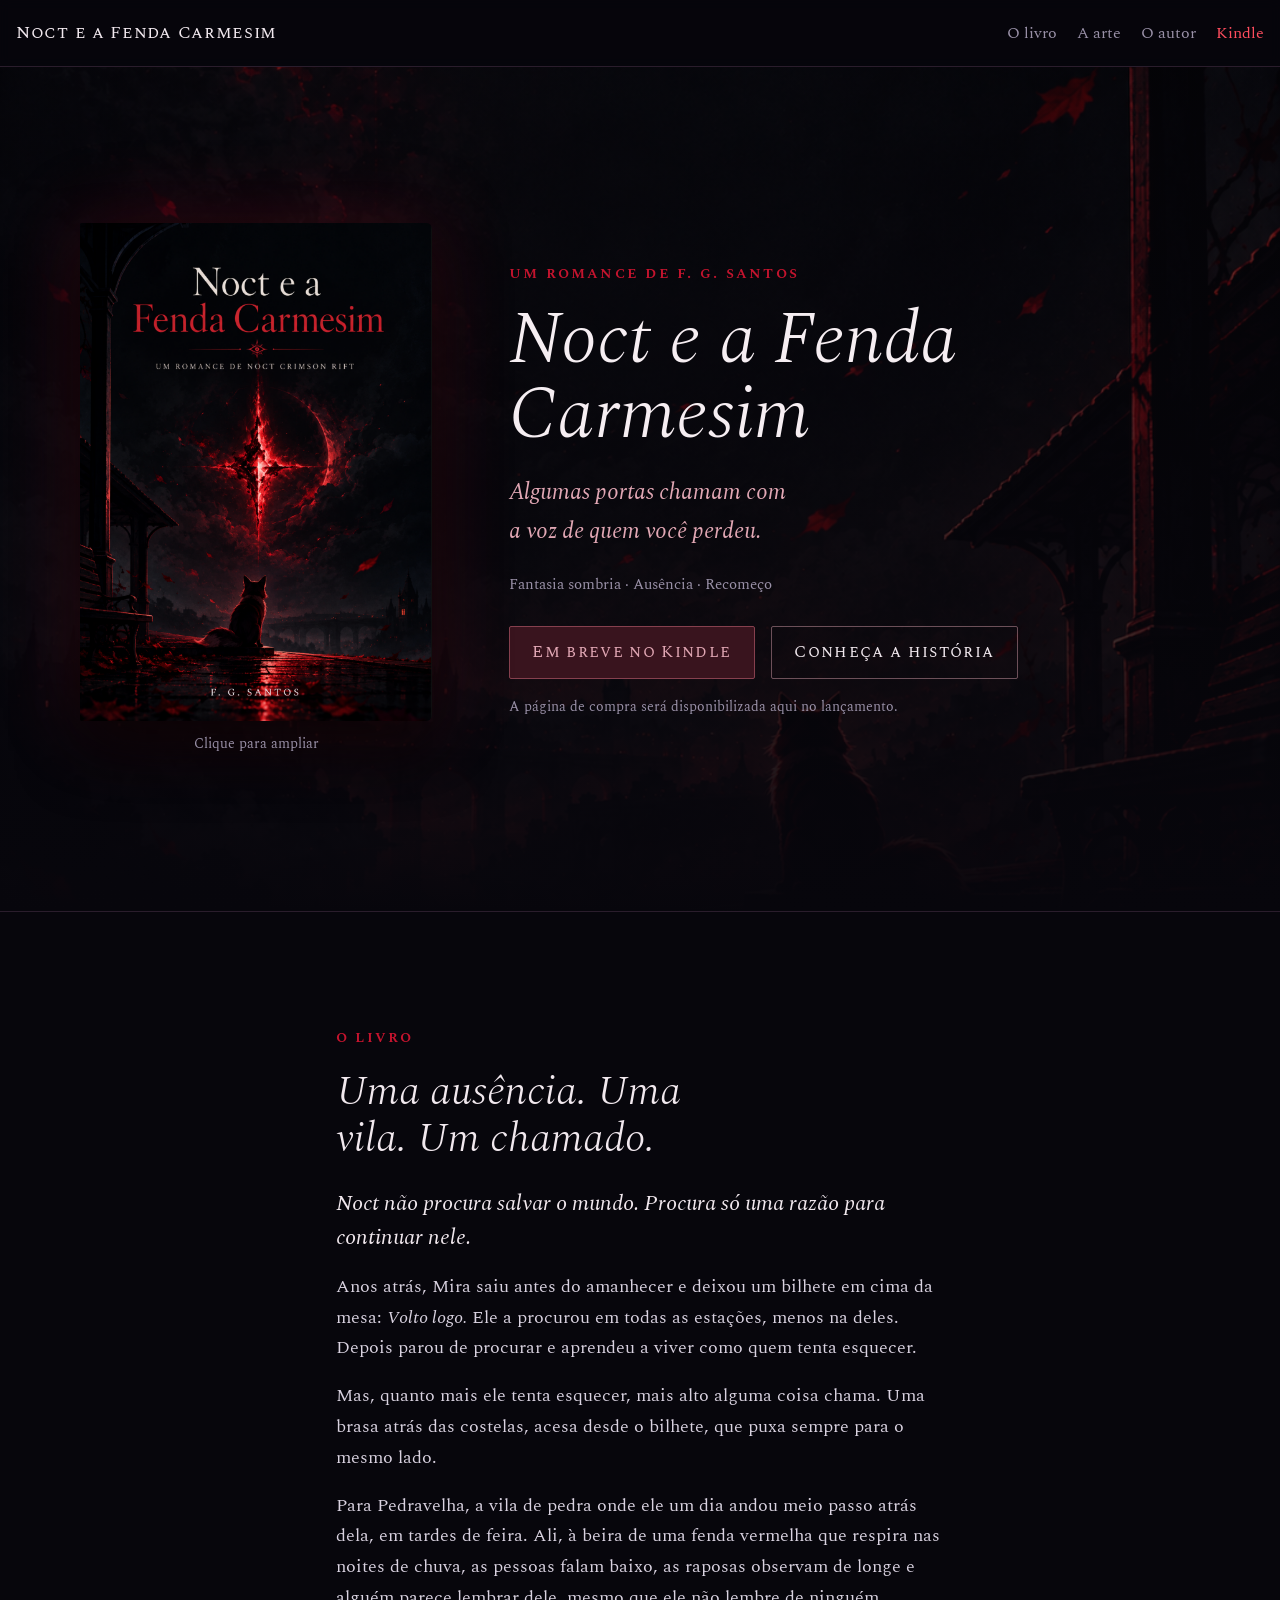
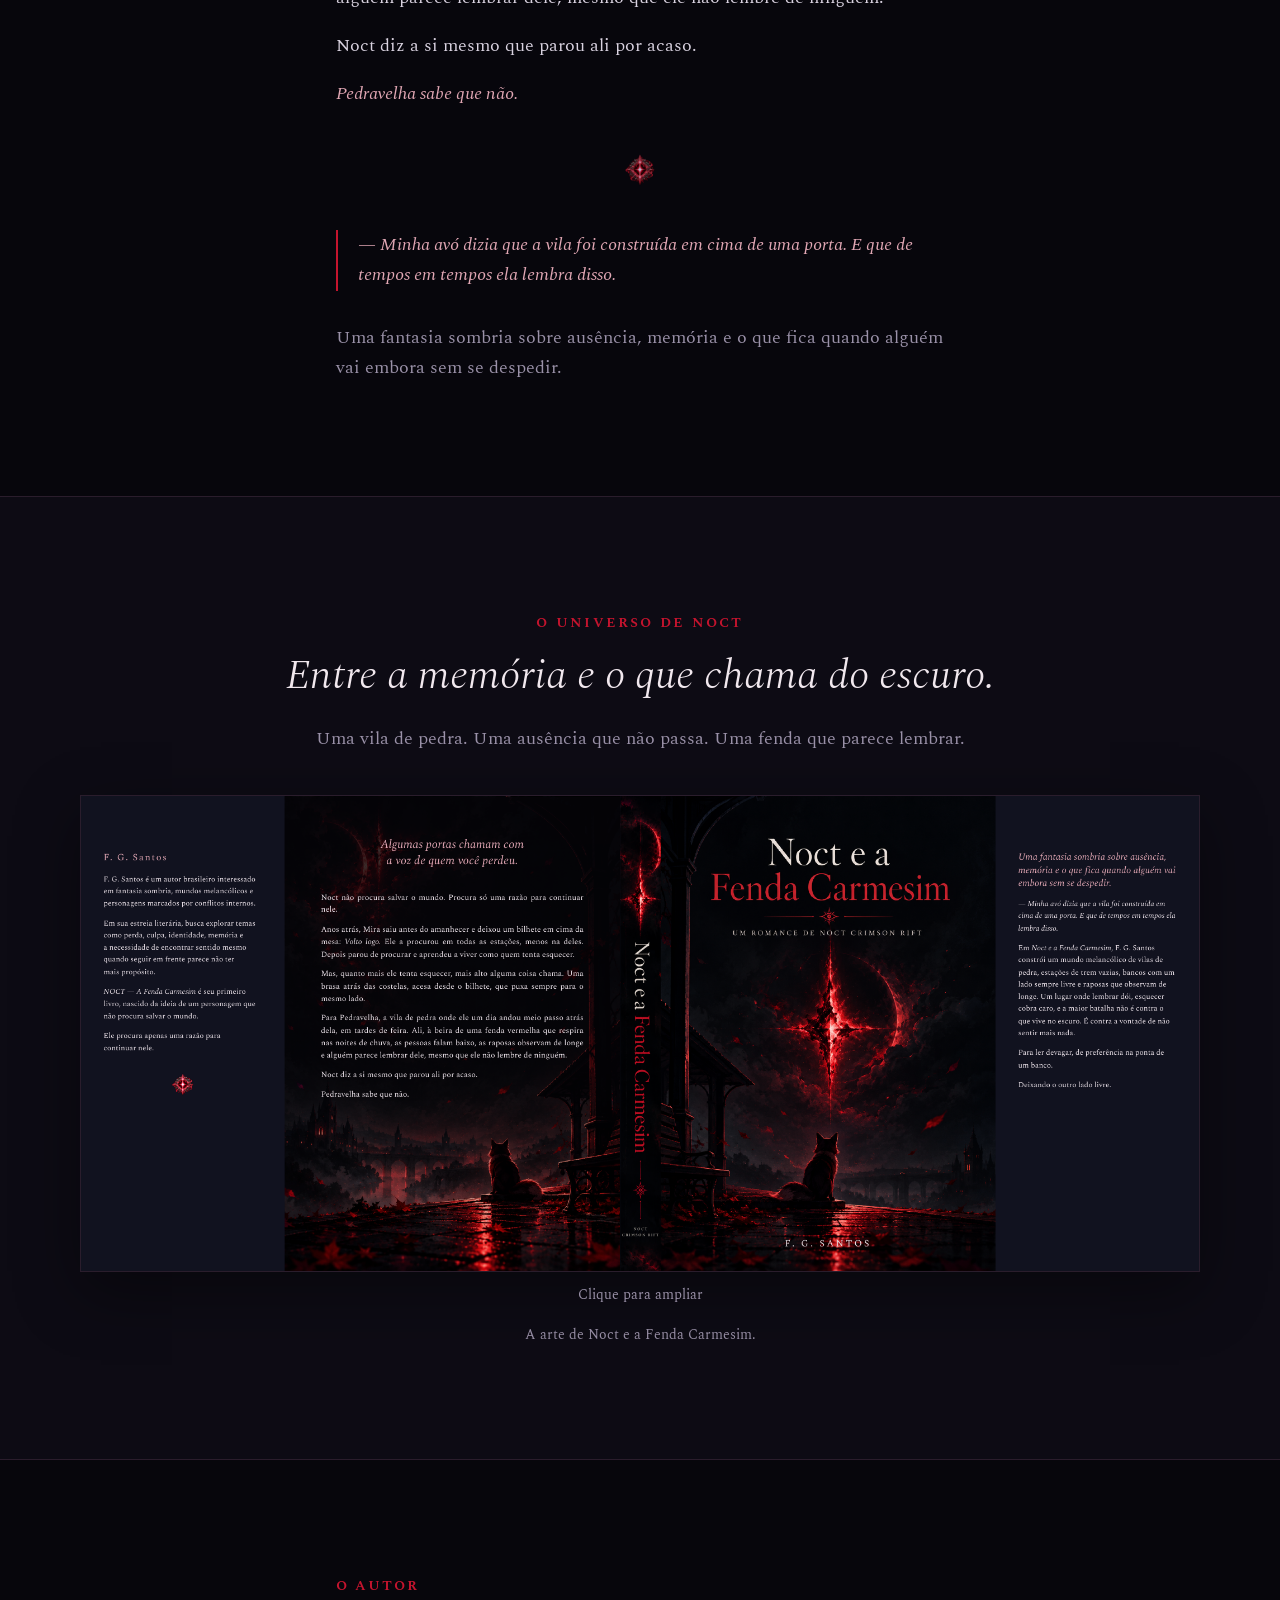
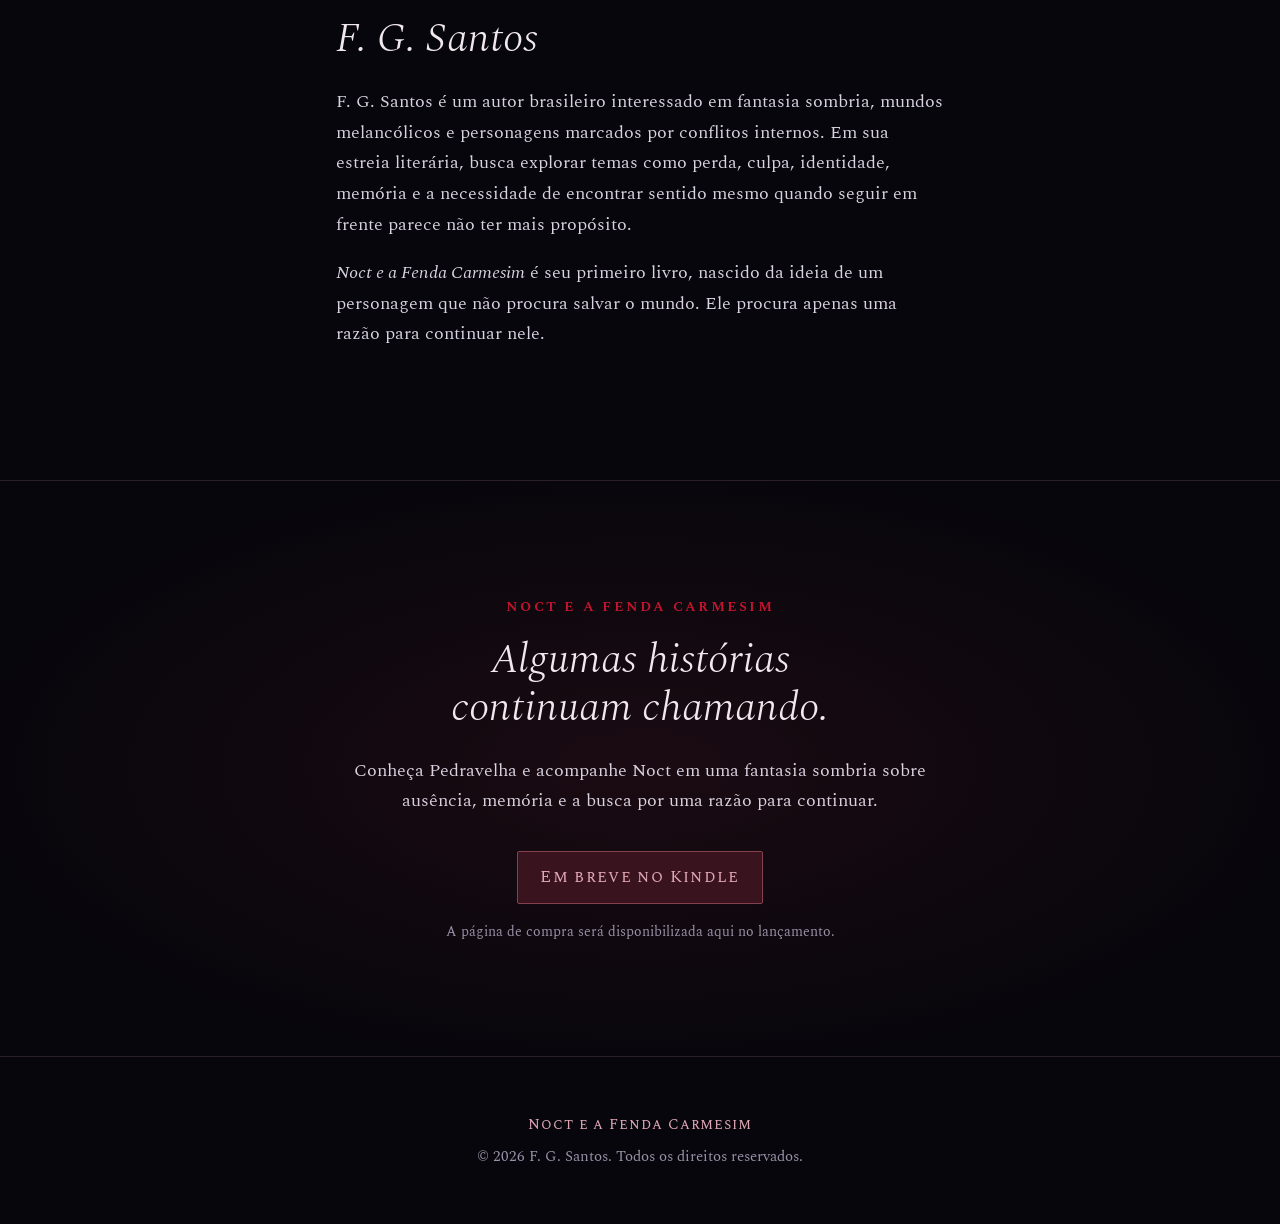
==== public/index.html @ 7f8dc076 "Publica vitrine do livro com historico limpo" ====
<!doctype html>
<html lang="pt-BR">
<head>
<meta charset="utf-8">
<meta name="viewport" content="width=device-width, initial-scale=1, viewport-fit=cover">
<title>Noct e a Fenda Carmesim · F. G. Santos</title>
<meta name="description" content="Noct e a Fenda Carmesim, romance de F. G. Santos. Algumas portas chamam com a voz de quem você perdeu.">
<link rel="icon" href="assets/img/ui/emblem.png">
<link rel="preconnect" href="https://fonts.googleapis.com">
<link rel="preconnect" href="https://fonts.gstatic.com" crossorigin>
<link rel="stylesheet" href="https://fonts.googleapis.com/css2?family=Spectral:ital,wght@0,300;0,400;0,600;1,300;1,400&family=Spectral+SC:wght@400;600&display=swap">
<link rel="stylesheet" href="assets/css/site.css?v=20261012-5">
</head>
<body>
<a class="pular-conteudo" href="#conteudo">Pular para o conteúdo</a>

<div class="progresso" aria-hidden="true"><div id="barra-progresso"></div></div>

<header class="topo" id="topo">
  <a class="topo-marca" href="#inicio">Noct e a Fenda Carmesim</a>
  <nav class="topo-nav" aria-label="Seções">
    <a href="#livro">O livro</a>
    <a href="#arte">A arte</a>
    <a href="#autor">O autor</a>
    <a href="#kindle" class="nav-kindle">Kindle</a>
  </nav>
</header>

<main id="conteudo">

<section class="abertura" id="inicio">
  <div class="abertura-fundo" aria-hidden="true"></div>
  <div class="largura abertura-grade">
    <figure class="capa">
      <a class="ampliar-imagem" href="assets/img/capa/noct_capa.png" aria-label="Ampliar: Capa do livro Noct e a Fenda Carmesim" aria-haspopup="dialog"><img src="assets/img/capa/noct_capa.png" alt="Capa do livro Noct e a Fenda Carmesim" width="1130" height="1600"><span class="imagem-dica">Clique para ampliar</span></a>
    </figure>
    <div class="abertura-texto">
      <p class="rotulo">Um romance de F. G. Santos</p>
      <h1 id="livro-titulo">Noct e a Fenda Carmesim</h1>
      <p class="chamada">Algumas portas chamam com a voz de quem você perdeu.</p>
      <p class="genero">Fantasia sombria · Ausência · Recomeço</p>
      <div class="acoes">
        <a class="botao kindle-link" role="link" aria-disabled="true">Em breve no Kindle</a>
        <a class="botao botao-vazado" href="#livro">Conheça a história</a>
      </div>
      <p class="disponibilidade">A página de compra será disponibilizada aqui no lançamento.</p>
    </div>
  </div>
</section>

<section class="secao" id="livro" aria-labelledby="sinopse-titulo">
  <div class="largura estreita">
    <p class="rotulo">O livro</p>
    <h2 id="sinopse-titulo">Uma ausência. Uma vila. Um chamado.</h2>
    <div class="sinopse">
      <p class="sinopse-abre">Noct não procura salvar o mundo. Procura só uma razão para continuar nele.</p>
      <p>Anos atrás, Mira saiu antes do amanhecer e deixou um bilhete em cima da mesa: <i>Volto logo.</i> Ele a procurou em todas as estações, menos na deles. Depois parou de procurar e aprendeu a viver como quem tenta esquecer.</p>
      <p>Mas, quanto mais ele tenta esquecer, mais alto alguma coisa chama. Uma brasa atrás das costelas, acesa desde o bilhete, que puxa sempre para o mesmo lado.</p>
      <p>Para Pedravelha, a vila de pedra onde ele um dia andou meio passo atrás dela, em tardes de feira. Ali, à beira de uma fenda vermelha que respira nas noites de chuva, as pessoas falam baixo, as raposas observam de longe e alguém parece lembrar dele, mesmo que ele não lembre de ninguém.</p>
      <p>Noct diz a si mesmo que parou ali por acaso.</p>
      <p class="sinopse-fecha">Pedravelha sabe que não.</p>
    </div>
    <div class="ornamento" aria-hidden="true"></div>
    <blockquote class="citacao">
      <p>— Minha avó dizia que a vila foi construída em cima de uma porta. E que de tempos em tempos ela lembra disso.</p>
    </blockquote>
    <p class="temas">Uma fantasia sombria sobre ausência, memória e o que fica quando alguém vai embora sem se despedir.</p>
  </div>
</section>

<section id="arte" class="secao secao-arte" aria-labelledby="arte-titulo">
  <div class="largura">
    <p class="rotulo">O universo de Noct</p>
    <h2 id="arte-titulo">Entre a memória e o que chama do escuro.</h2>
    <p class="arte-intro">Uma vila de pedra. Uma ausência que não passa. Uma fenda que parece lembrar.</p>
    <figure class="capa-completa">
      <a class="ampliar-imagem" href="assets/img/capa/noct-capa-completa.png" aria-label="Ampliar: Arte completa do livro Noct e a Fenda Carmesim, com contracapa, lombada, capa e orelhas" aria-haspopup="dialog"><img src="assets/img/capa/noct-capa-completa.png" alt="Arte completa do livro Noct e a Fenda Carmesim, com contracapa, lombada, capa e orelhas" width="2000" height="850" loading="lazy"><span class="imagem-dica">Clique para ampliar</span></a>
      <figcaption>A arte de Noct e a Fenda Carmesim.</figcaption>
    </figure>
  </div>
</section>
<section class="secao" id="autor" aria-labelledby="autor-titulo">
  <div class="largura estreita">
    <p class="rotulo">O autor</p>
    <h2 id="autor-titulo">F. G. Santos</h2>
    <p>F. G. Santos é um autor brasileiro interessado em fantasia sombria, mundos melancólicos e personagens marcados por conflitos internos. Em sua estreia literária, busca explorar temas como perda, culpa, identidade, memória e a necessidade de encontrar sentido mesmo quando seguir em frente parece não ter mais propósito.</p>
    <p><i>Noct e a Fenda Carmesim</i> é seu primeiro livro, nascido da ideia de um personagem que não procura salvar o mundo. Ele procura apenas uma razão para continuar nele.</p>
  </div>
</section>

<section class="secao secao-kindle" id="kindle" aria-labelledby="kindle-titulo">
  <div class="largura estreita">
    <p class="rotulo">Noct e a Fenda Carmesim</p>
    <h2 id="kindle-titulo">Algumas histórias continuam chamando.</h2>
    <p>Conheça Pedravelha e acompanhe Noct em uma fantasia sombria sobre ausência, memória e a busca por uma razão para continuar.</p>
    <a class="botao kindle-link" role="link" aria-disabled="true">Em breve no Kindle</a>
    <p class="disponibilidade">A página de compra será disponibilizada aqui no lançamento.</p>
  </div>
</section>
</main>

<footer class="rodape">
  <div class="largura">
    <p class="rodape-titulo">Noct e a Fenda Carmesim</p>
    <p>© 2026 F. G. Santos. Todos os direitos reservados.</p>
  </div>
</footer>

<dialog class="visualizador" id="visualizador" aria-labelledby="imagem-legenda">
  <button class="visualizador-fechar" type="button" aria-label="Fechar imagem ampliada" autofocus>Fechar ×</button>
  <div class="visualizador-conteudo">
    <img id="imagem-ampliada" alt="">
    <p id="imagem-legenda"></p>
  </div>
</dialog>
<script defer src="assets/js/config.js?v=20261012-5"></script>
<script defer src="assets/js/navegacao.js?v=20261012-5"></script>
<script defer src="assets/js/kindle.js?v=20261012-5"></script>
<script defer src="assets/js/galeria.js?v=20261012-5"></script>
</body>
</html>
---- public/assets/css/site.css ----
/* Noct e a Fenda Carmesim — site do livro.
   Uma página só: abertura com a capa, o livro (sinopse), a arte, o autor e a chamada para o Kindle. */
:root {
  color-scheme: dark;
  --breu: #07060c;
  --noite: #0d0b14;
  --painel: #14111f;
  --linha: #2a1d2c;
  --carmesim: #c4142e;
  --brilho: #ff4d5e;
  --rosa: #e1a7b4;
  --ouro: #e8c872;
  --texto: #d9d2e0;
  --apagado: #9a91a8;

  --f-titulo: "Spectral SC", "Spectral", Georgia, serif;
  --f-texto: "Spectral", Georgia, "Times New Roman", serif;
  --largura: 72rem;
}

* { box-sizing: border-box; }
[hidden] { display: none !important; }
html { scroll-behavior: smooth; scroll-padding-top: 4rem; }
body {
  margin: 0;
  background: var(--breu);
  color: var(--texto);
  font-family: var(--f-texto);
  font-size: 1.125rem;
  line-height: 1.7;
  overflow-x: hidden;
}
img { max-width: 100%; height: auto; }
a { color: var(--ouro); }
a:focus-visible, button:focus-visible {
  outline: 2px solid var(--ouro);
  outline-offset: 3px;
}

/* Rótulos e títulos pequenos em versalete. */
.rotulo {
  font-family: var(--f-titulo);
  font-size: 1rem;
  letter-spacing: .14em;
  text-transform: lowercase;
  color: var(--rosa);
}
.rotulo { margin: 0 0 1rem; color: var(--carmesim); font-weight: 600; }

.largura { width: 100%; max-width: var(--largura); margin-inline: auto; padding-inline: 16px; }
.estreita { max-width: 40rem; }

/* ---------- Progresso da página e topo ---------- */
.progresso { position: fixed; inset: 0 0 auto 0; height: 2px; z-index: 30; pointer-events: none; }
.progresso div { height: 100%; background: var(--carmesim); transform-origin: left; transform: scaleX(0); box-shadow: 0 0 8px var(--brilho); }
.topo {
  position: sticky;
  top: 0;
  z-index: 20;
  display: flex;
  align-items: center;
  justify-content: space-between;
  gap: .5rem 1.5rem;
  flex-wrap: wrap;
  padding: .7rem 16px;
  background: rgba(7, 6, 12, .85);
  backdrop-filter: blur(6px);
  border-bottom: 1px solid var(--linha);
}
.topo-marca { font-family: var(--f-titulo); font-size: 1.1rem; letter-spacing: .04em; color: #f1e8ee; text-decoration: none; }
.topo-nav { display: flex; flex-wrap: wrap; gap: .25rem 1.25rem; }
.topo-nav a { font-size: 1rem; color: var(--apagado); text-decoration: none; }
.topo-nav a:hover, .topo-nav a.atual { color: #f1e8ee; }
.topo-nav a.nav-kindle { color: var(--brilho); }
@media (max-width: 560px) { .topo-marca { display: none; } .topo { justify-content: center; } }

/* ---------- Abertura ---------- */
.abertura { position: relative; isolation: isolate; overflow: hidden; padding-block: clamp(3rem, 9vw, 7rem); min-height: calc(100vh - 3.5rem); display: flex; align-items: center; }
.abertura-fundo {
  position: absolute; inset: 0; z-index: -1;
  background: linear-gradient(180deg, rgba(7, 6, 12, .55), rgba(7, 6, 12, .8) 70%, var(--breu)), url("../img/capa/contracapa.png") center 70% / cover no-repeat;
}
.abertura-grade { display: grid; grid-template-columns: minmax(0, 22rem) minmax(0, 1fr); gap: clamp(2rem, 6vw, 5rem); align-items: center; }
.capa { margin: 0; }
.capa img { display: block; width: 100%; border-radius: 2px 6px 6px 2px; box-shadow: 0 30px 60px rgba(0, 0, 0, .7), 0 0 80px rgba(196, 20, 46, .25); }
.abertura-texto h1 {
  margin: 0 0 1.25rem;
  font-family: var(--f-texto);
  font-weight: 300;
  font-style: italic;
  font-size: clamp(2.6rem, 7vw, 4.6rem);
  line-height: 1.02;
  color: #f6eef2;
  text-wrap: balance;
}
.chamada { margin: 0 0 2.25rem; max-width: 30rem; font-size: clamp(1.2rem, 2.4vw, 1.45rem); font-style: italic; color: var(--rosa); text-wrap: balance; }
.acoes { display: flex; flex-wrap: wrap; gap: .75rem 1rem; }
.botao {
  display: inline-block;
  font-family: var(--f-titulo);
  font-size: 1.05rem;
  letter-spacing: .08em;
  padding: .7rem 1.4rem;
  color: #fff4f6;
  background: var(--carmesim);
  border: 1px solid var(--brilho);
  border-radius: 2px;
  text-decoration: none;
  box-shadow: 0 0 24px rgba(196, 20, 46, .35);
}
.botao:hover { background: #a30f26; }
.botao-vazado { background: transparent; color: #f1e8ee; border-color: rgba(225, 167, 180, .45); box-shadow: none; }
.botao-vazado:hover { background: rgba(225, 167, 180, .08); }
@media (max-width: 760px) {
  .abertura { min-height: 0; }
  .abertura-grade { grid-template-columns: minmax(0, 1fr); text-align: center; }
  .capa { max-width: 15rem; margin-inline: auto; }
  .chamada { margin-inline: auto; }
  .acoes { justify-content: center; }
}

/* ---------- Seções ---------- */
.secao { padding-block: clamp(4rem, 10vw, 7rem); border-top: 1px solid var(--linha); }
.secao h2 { margin: 0 0 1.5rem; font-weight: 300; font-style: italic; font-size: clamp(1.9rem, 4.5vw, 2.6rem); line-height: 1.15; color: #f1e8ee; text-wrap: balance; }
.secao p { text-wrap: pretty; }
.sinopse p { margin: 0 0 1.1rem; }
.sinopse-abre { font-size: 1.4rem; font-style: italic; line-height: 1.5; color: #f1e8ee; }
.sinopse-fecha { font-style: italic; color: var(--rosa); }
.ornamento { width: 32px; height: 32px; margin: 2.75rem auto; background: url("../img/ui/emblem.png") center / contain no-repeat; opacity: .75; }
.citacao { margin: 0 0 2rem; padding: 0 0 0 1.25rem; border-left: 2px solid var(--carmesim); font-style: italic; color: var(--rosa); }
.citacao p { margin: 0; }
.temas { margin: 0; color: var(--apagado); }


/* ---------- Rodapé ---------- */
.rodape { padding-block: 3rem; border-top: 1px solid var(--linha); background: var(--breu); color: var(--apagado); font-size: .95rem; text-align: center; }
.rodape p { margin: .4rem 0; }
.rodape-titulo { font-family: var(--f-titulo); letter-spacing: .06em; color: var(--rosa); }

@media (prefers-reduced-motion: reduce) {
  html { scroll-behavior: auto; }
}

/* Vitrine do livro e lançamento no Kindle. */
.genero { color: var(--apagado); font-size: .95rem; margin: -1rem 0 1.75rem; }
.disponibilidade { margin: 1rem 0 0; color: var(--apagado); font-size: .9rem; }
.botao[aria-disabled="true"] { background: #39141e; border-color: #86404e; color: #e1a7b4; box-shadow: none; cursor: default; }
.secao-arte { text-align: center; background: var(--noite); }
.arte-intro { color: var(--apagado); margin-bottom: 2.5rem; }
.capa-completa { margin: 0; }
.capa-completa img { display: block; width: 100%; border: 1px solid var(--linha); box-shadow: 0 20px 60px #0006; }
.capa-completa figcaption { margin-top: 1rem; color: var(--apagado); font-size: .9rem; }
.secao-kindle { text-align: center; background: radial-gradient(ellipse at center, #39121c66, transparent 75%); }
.secao-kindle .botao { margin-top: 1rem; }

/* Imagens ampliadas, acessíveis também pelo teclado. */
.ampliar-imagem { display: block; position: relative; cursor: zoom-in; color: var(--texto); text-decoration: none; }
.imagem-dica { display: block; margin-top: .75rem; font-size: .85rem; text-align: center; color: var(--apagado); }
.ampliar-imagem:hover .imagem-dica { color: var(--rosa); }
.visualizador { position: fixed; inset: 0; width: 100vw; max-width: none; height: 100dvh; max-height: none; margin: 0; padding: 4.5rem 1rem 1rem; border: 0; background: transparent; color: var(--texto); overflow: auto; }
.visualizador::backdrop { background: rgba(3, 2, 6, .95); }
.visualizador-conteudo { width: fit-content; max-width: 100%; margin: auto; text-align: center; }
.visualizador-conteudo img { display: block; width: auto; max-width: 100%; max-height: calc(100dvh - 9rem); margin: auto; object-fit: contain; }
.visualizador-conteudo p { margin: .8rem 0 0; font-size: .95rem; color: var(--apagado); }
.visualizador-fechar { position: fixed; top: 1rem; right: 1rem; z-index: 1; padding: .6rem 1rem; font: inherit; font-size: 1rem; color: #fff4f6; background: var(--painel); border: 1px solid var(--rosa); border-radius: 2px; cursor: pointer; }
.visualizador-fechar:hover { background: #39141e; }

/* Acesso direto ao conteúdo e dimensões consistentes. */
:root { --espaco-secao: clamp(4rem, 10vw, 7rem); }
.secao { padding-block: var(--espaco-secao); }
.pular-conteudo { position: fixed; top: .5rem; left: .5rem; z-index: 100; padding: .6rem 1rem; background: var(--painel); transform: translateY(-160%); }
.pular-conteudo:focus { transform: translateY(0); }
.botao { min-height: 44px; text-align: center; }
.topo-nav a { display: inline-flex; align-items: center; min-height: 44px; }
@media (max-width: 560px) {
  .acoes { flex-direction: column; align-items: stretch; }
  .acoes .botao { width: 100%; }
  .visualizador-conteudo p { font-size: .85rem; }
}
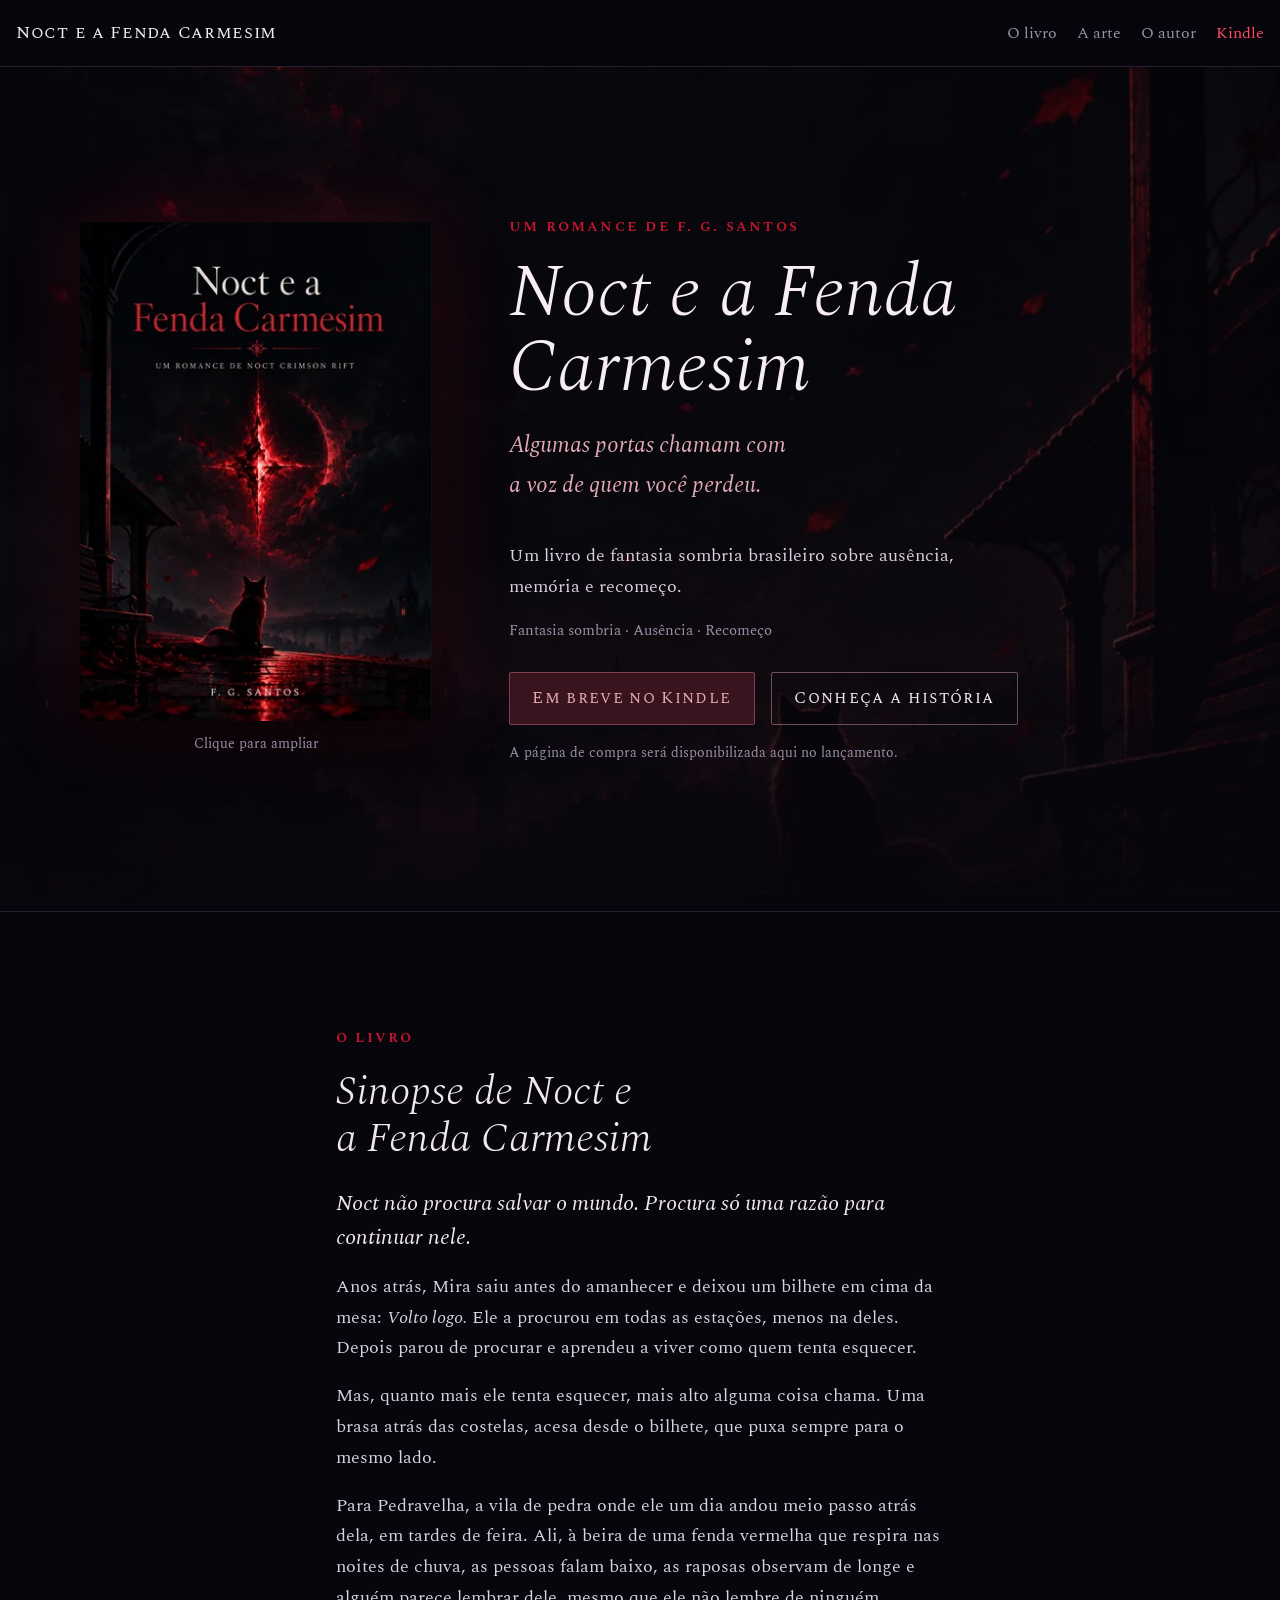
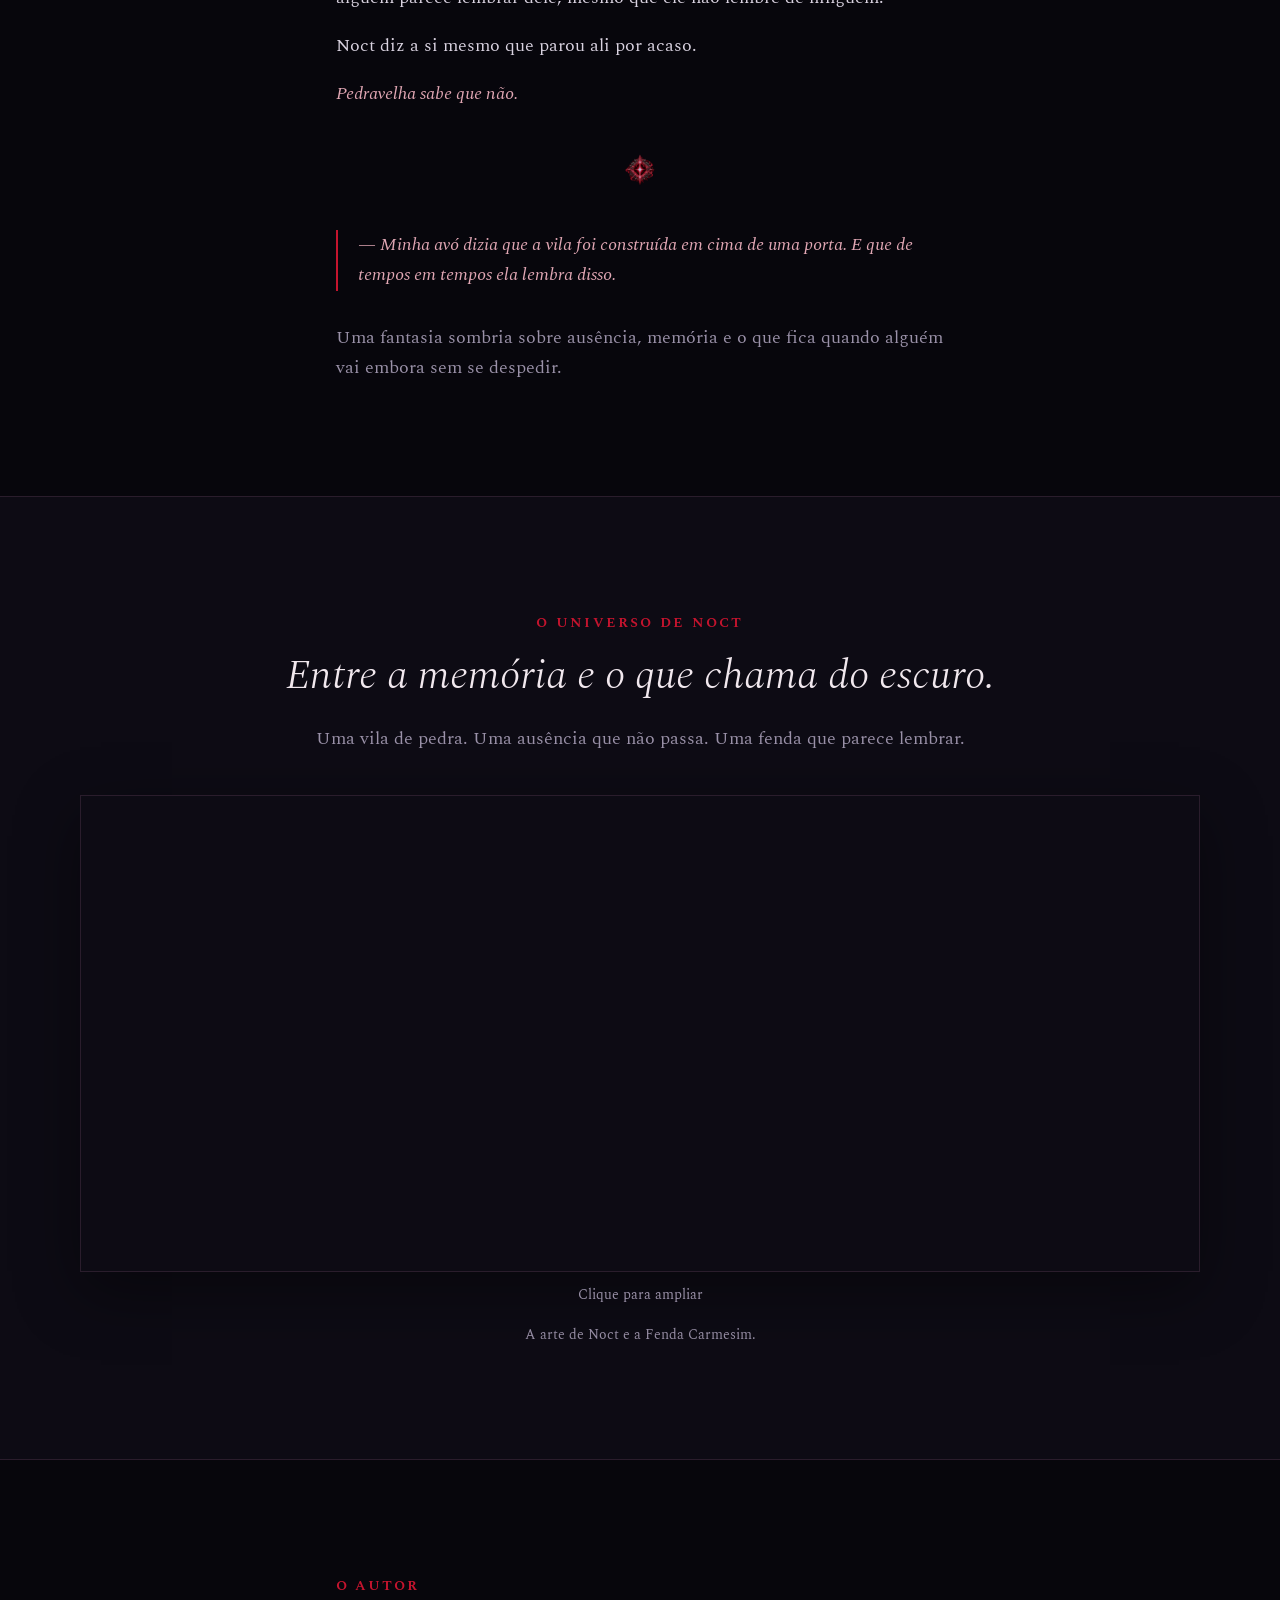
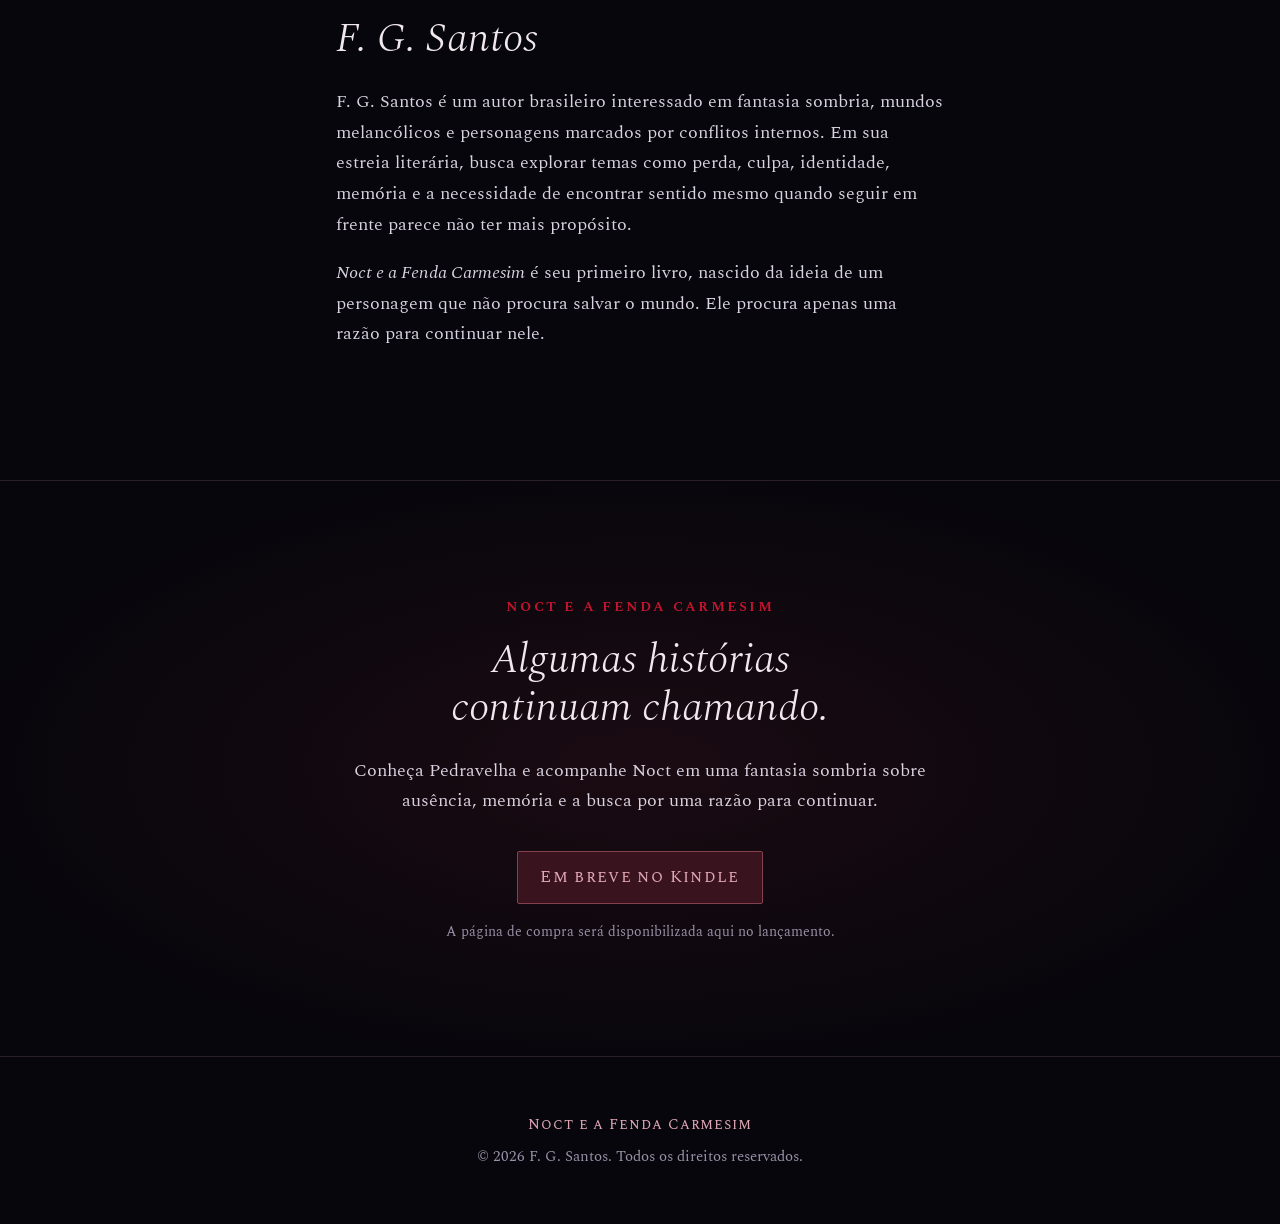
==== commit d47fd987: "Melhora SEO, metadados e desempenho da vitrine" ====
--- a/public/index.html
+++ b/public/index.html
@@ -3,13 +3,80 @@
 <head>
 <meta charset="utf-8">
 <meta name="viewport" content="width=device-width, initial-scale=1, viewport-fit=cover">
-<title>Noct e a Fenda Carmesim · F. G. Santos</title>
-<meta name="description" content="Noct e a Fenda Carmesim, romance de F. G. Santos. Algumas portas chamam com a voz de quem você perdeu.">
+<title>Noct e a Fenda Carmesim | Fantasia sombria de F. G. Santos</title>
+<meta name="description" content="Conheça Noct e a Fenda Carmesim, livro de fantasia sombria de F. G. Santos. Explore a sinopse, a capa e uma história de ausência, memória e recomeço.">
+<link rel="canonical" href="https://snikrat.github.io/noct-e-a-fenda-carmesim-site/">
+<meta name="author" content="F. G. Santos">
+<meta name="robots" content="index, follow, max-image-preview:large">
+<meta name="theme-color" content="#07060c">
+<meta property="og:type" content="website">
+<meta property="og:locale" content="pt_BR">
+<meta property="og:site_name" content="Noct e a Fenda Carmesim">
+<meta property="og:title" content="Noct e a Fenda Carmesim — F. G. Santos">
+<meta property="og:description" content="Conheça Noct e a Fenda Carmesim, livro de fantasia sombria de F. G. Santos. Explore a sinopse, a capa e uma história de ausência, memória e recomeço.">
+<meta property="og:url" content="https://snikrat.github.io/noct-e-a-fenda-carmesim-site/">
+<meta property="og:image" content="https://snikrat.github.io/noct-e-a-fenda-carmesim-site/assets/img/capa/capa-social.jpg">
+<meta property="og:image:type" content="image/jpeg">
+<meta property="og:image:width" content="1130">
+<meta property="og:image:height" content="1600">
+<meta property="og:image:alt" content="Capa de Noct e a Fenda Carmesim, livro de F. G. Santos">
+<meta name="twitter:card" content="summary_large_image">
+<meta name="twitter:title" content="Noct e a Fenda Carmesim — F. G. Santos">
+<meta name="twitter:description" content="Conheça Noct e a Fenda Carmesim, livro de fantasia sombria de F. G. Santos. Explore a sinopse, a capa e uma história de ausência, memória e recomeço.">
+<meta name="twitter:image" content="https://snikrat.github.io/noct-e-a-fenda-carmesim-site/assets/img/capa/capa-social.jpg">
+<meta name="twitter:image:alt" content="Capa de Noct e a Fenda Carmesim, livro de F. G. Santos">
 <link rel="icon" href="assets/img/ui/emblem.png">
 <link rel="preconnect" href="https://fonts.googleapis.com">
-<link rel="preconnect" href="https://fonts.gstatic.com" crossorigin>
+<link rel="preconnect" href="https://fonts.gstatic.com" crossorigin="anonymous">
 <link rel="stylesheet" href="https://fonts.googleapis.com/css2?family=Spectral:ital,wght@0,300;0,400;0,600;1,300;1,400&family=Spectral+SC:wght@400;600&display=swap">
-<link rel="stylesheet" href="assets/css/site.css?v=20261012-5">
+<link rel="stylesheet" href="assets/css/site.css?v=20261012-6">
+<script type="application/ld+json">
+{
+  "@context": "https://schema.org",
+  "@graph": [
+    {
+      "@type": "Person",
+      "@id": "https://snikrat.github.io/noct-e-a-fenda-carmesim-site/#autor",
+      "name": "F. G. Santos",
+      "url": "https://snikrat.github.io/noct-e-a-fenda-carmesim-site/#autor",
+      "description": "Autor brasileiro de fantasia sombria e autor de Noct e a Fenda Carmesim."
+    },
+    {
+      "@type": "Book",
+      "@id": "https://snikrat.github.io/noct-e-a-fenda-carmesim-site/#obra",
+      "name": "Noct e a Fenda Carmesim",
+      "url": "https://snikrat.github.io/noct-e-a-fenda-carmesim-site/",
+      "author": {
+        "@id": "https://snikrat.github.io/noct-e-a-fenda-carmesim-site/#autor"
+      },
+      "inLanguage": "pt-BR",
+      "genre": "Fantasia sombria",
+      "description": "Conheça Noct e a Fenda Carmesim, livro de fantasia sombria de F. G. Santos. Explore a sinopse, a capa e uma história de ausência, memória e recomeço.",
+      "image": "https://snikrat.github.io/noct-e-a-fenda-carmesim-site/assets/img/capa/capa-social.jpg"
+    },
+    {
+      "@type": "WebPage",
+      "@id": "https://snikrat.github.io/noct-e-a-fenda-carmesim-site/#pagina",
+      "url": "https://snikrat.github.io/noct-e-a-fenda-carmesim-site/",
+      "name": "Noct e a Fenda Carmesim | Fantasia sombria de F. G. Santos",
+      "description": "Conheça Noct e a Fenda Carmesim, livro de fantasia sombria de F. G. Santos. Explore a sinopse, a capa e uma história de ausência, memória e recomeço.",
+      "inLanguage": "pt-BR",
+      "mainEntity": {
+        "@id": "https://snikrat.github.io/noct-e-a-fenda-carmesim-site/#obra"
+      },
+      "about": {
+        "@id": "https://snikrat.github.io/noct-e-a-fenda-carmesim-site/#obra"
+      },
+      "primaryImageOfPage": {
+        "@type": "ImageObject",
+        "url": "https://snikrat.github.io/noct-e-a-fenda-carmesim-site/assets/img/capa/capa-social.jpg",
+        "width": 1130,
+        "height": 1600
+      }
+    }
+  ]
+}
+</script>
 </head>
 <body>
 <a class="pular-conteudo" href="#conteudo">Pular para o conteúdo</a>
@@ -32,12 +99,13 @@
   <div class="abertura-fundo" aria-hidden="true"></div>
   <div class="largura abertura-grade">
     <figure class="capa">
-      <a class="ampliar-imagem" href="assets/img/capa/noct_capa.png" aria-label="Ampliar: Capa do livro Noct e a Fenda Carmesim" aria-haspopup="dialog"><img src="assets/img/capa/noct_capa.png" alt="Capa do livro Noct e a Fenda Carmesim" width="1130" height="1600"><span class="imagem-dica">Clique para ampliar</span></a>
+      <a class="ampliar-imagem" href="assets/img/capa/noct_capa.png" aria-label="Ampliar: Capa do livro Noct e a Fenda Carmesim" aria-haspopup="dialog"><img src="assets/img/capa/capa-720.webp" srcset="assets/img/capa/capa-360.webp 360w, assets/img/capa/capa-720.webp 720w, assets/img/capa/capa-1130.webp 1130w" sizes="(max-width: 760px) 240px, 352px" fetchpriority="high" decoding="async" alt="Capa do livro Noct e a Fenda Carmesim" width="1130" height="1600"><span class="imagem-dica">Clique para ampliar</span></a>
     </figure>
     <div class="abertura-texto">
       <p class="rotulo">Um romance de F. G. Santos</p>
       <h1 id="livro-titulo">Noct e a Fenda Carmesim</h1>
       <p class="chamada">Algumas portas chamam com a voz de quem você perdeu.</p>
+      <p class="apresentacao">Um livro de fantasia sombria brasileiro sobre ausência, memória e recomeço.</p>
       <p class="genero">Fantasia sombria · Ausência · Recomeço</p>
       <div class="acoes">
         <a class="botao kindle-link" role="link" aria-disabled="true">Em breve no Kindle</a>
@@ -51,7 +119,7 @@
 <section class="secao" id="livro" aria-labelledby="sinopse-titulo">
   <div class="largura estreita">
     <p class="rotulo">O livro</p>
-    <h2 id="sinopse-titulo">Uma ausência. Uma vila. Um chamado.</h2>
+    <h2 id="sinopse-titulo">Sinopse de Noct e a Fenda Carmesim</h2>
     <div class="sinopse">
       <p class="sinopse-abre">Noct não procura salvar o mundo. Procura só uma razão para continuar nele.</p>
       <p>Anos atrás, Mira saiu antes do amanhecer e deixou um bilhete em cima da mesa: <i>Volto logo.</i> Ele a procurou em todas as estações, menos na deles. Depois parou de procurar e aprendeu a viver como quem tenta esquecer.</p>
@@ -74,7 +142,7 @@
     <h2 id="arte-titulo">Entre a memória e o que chama do escuro.</h2>
     <p class="arte-intro">Uma vila de pedra. Uma ausência que não passa. Uma fenda que parece lembrar.</p>
     <figure class="capa-completa">
-      <a class="ampliar-imagem" href="assets/img/capa/noct-capa-completa.png" aria-label="Ampliar: Arte completa do livro Noct e a Fenda Carmesim, com contracapa, lombada, capa e orelhas" aria-haspopup="dialog"><img src="assets/img/capa/noct-capa-completa.png" alt="Arte completa do livro Noct e a Fenda Carmesim, com contracapa, lombada, capa e orelhas" width="2000" height="850" loading="lazy"><span class="imagem-dica">Clique para ampliar</span></a>
+      <a class="ampliar-imagem" href="assets/img/capa/noct-capa-completa.png" aria-label="Ampliar: Arte completa do livro Noct e a Fenda Carmesim, com contracapa, lombada, capa e orelhas" aria-haspopup="dialog"><img src="assets/img/capa/capa-completa-1280.webp" srcset="assets/img/capa/capa-completa-640.webp 640w, assets/img/capa/capa-completa-1280.webp 1280w, assets/img/capa/capa-completa-2000.webp 2000w" sizes="(max-width: 1152px) calc(100vw - 32px), 1120px" decoding="async" alt="Arte completa do livro Noct e a Fenda Carmesim, com contracapa, lombada, capa e orelhas" width="2000" height="850" loading="lazy"><span class="imagem-dica">Clique para ampliar</span></a>
       <figcaption>A arte de Noct e a Fenda Carmesim.</figcaption>
     </figure>
   </div>
@@ -113,9 +181,9 @@
     <p id="imagem-legenda"></p>
   </div>
 </dialog>
-<script defer src="assets/js/config.js?v=20261012-5"></script>
-<script defer src="assets/js/navegacao.js?v=20261012-5"></script>
-<script defer src="assets/js/kindle.js?v=20261012-5"></script>
-<script defer src="assets/js/galeria.js?v=20261012-5"></script>
+<script defer src="assets/js/config.js?v=20261012-6"></script>
+<script defer src="assets/js/navegacao.js?v=20261012-6"></script>
+<script defer src="assets/js/kindle.js?v=20261012-6"></script>
+<script defer src="assets/js/galeria.js?v=20261012-6"></script>
 </body>
 </html>
--- a/public/assets/css/site.css
+++ b/public/assets/css/site.css
@@ -78,7 +78,7 @@
 .abertura { position: relative; isolation: isolate; overflow: hidden; padding-block: clamp(3rem, 9vw, 7rem); min-height: calc(100vh - 3.5rem); display: flex; align-items: center; }
 .abertura-fundo {
   position: absolute; inset: 0; z-index: -1;
-  background: linear-gradient(180deg, rgba(7, 6, 12, .55), rgba(7, 6, 12, .8) 70%, var(--breu)), url("../img/capa/contracapa.png") center 70% / cover no-repeat;
+  background: linear-gradient(180deg, rgba(7, 6, 12, .55), rgba(7, 6, 12, .8) 70%, var(--breu)), url("../img/capa/fundo.webp") center 70% / cover no-repeat;
 }
 .abertura-grade { display: grid; grid-template-columns: minmax(0, 22rem) minmax(0, 1fr); gap: clamp(2rem, 6vw, 5rem); align-items: center; }
 .capa { margin: 0; }
@@ -177,3 +177,6 @@
   .acoes .botao { width: 100%; }
   .visualizador-conteudo p { font-size: .85rem; }
 }
+
+.apresentacao { max-width: 32rem; color: var(--texto); margin: 0 0 2rem; }
+@media (max-width: 760px) { .apresentacao { margin-inline: auto; } }
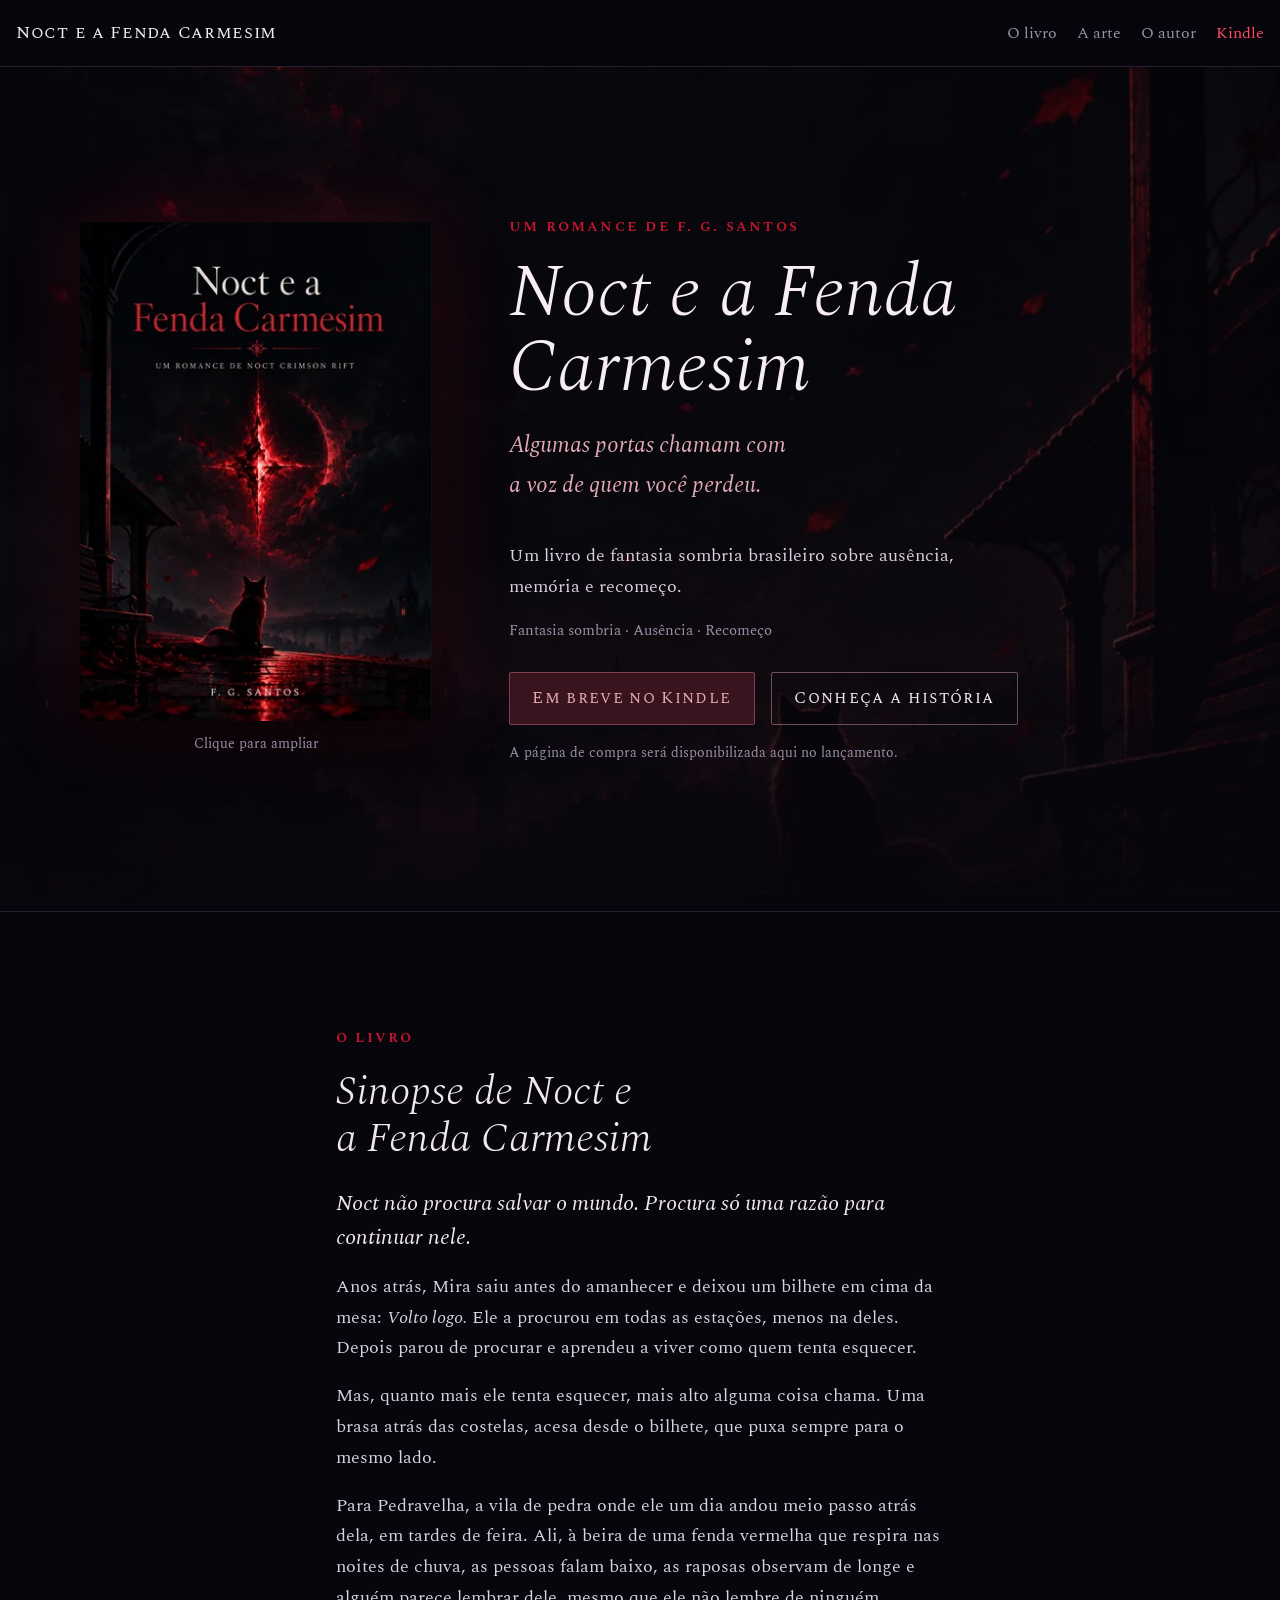
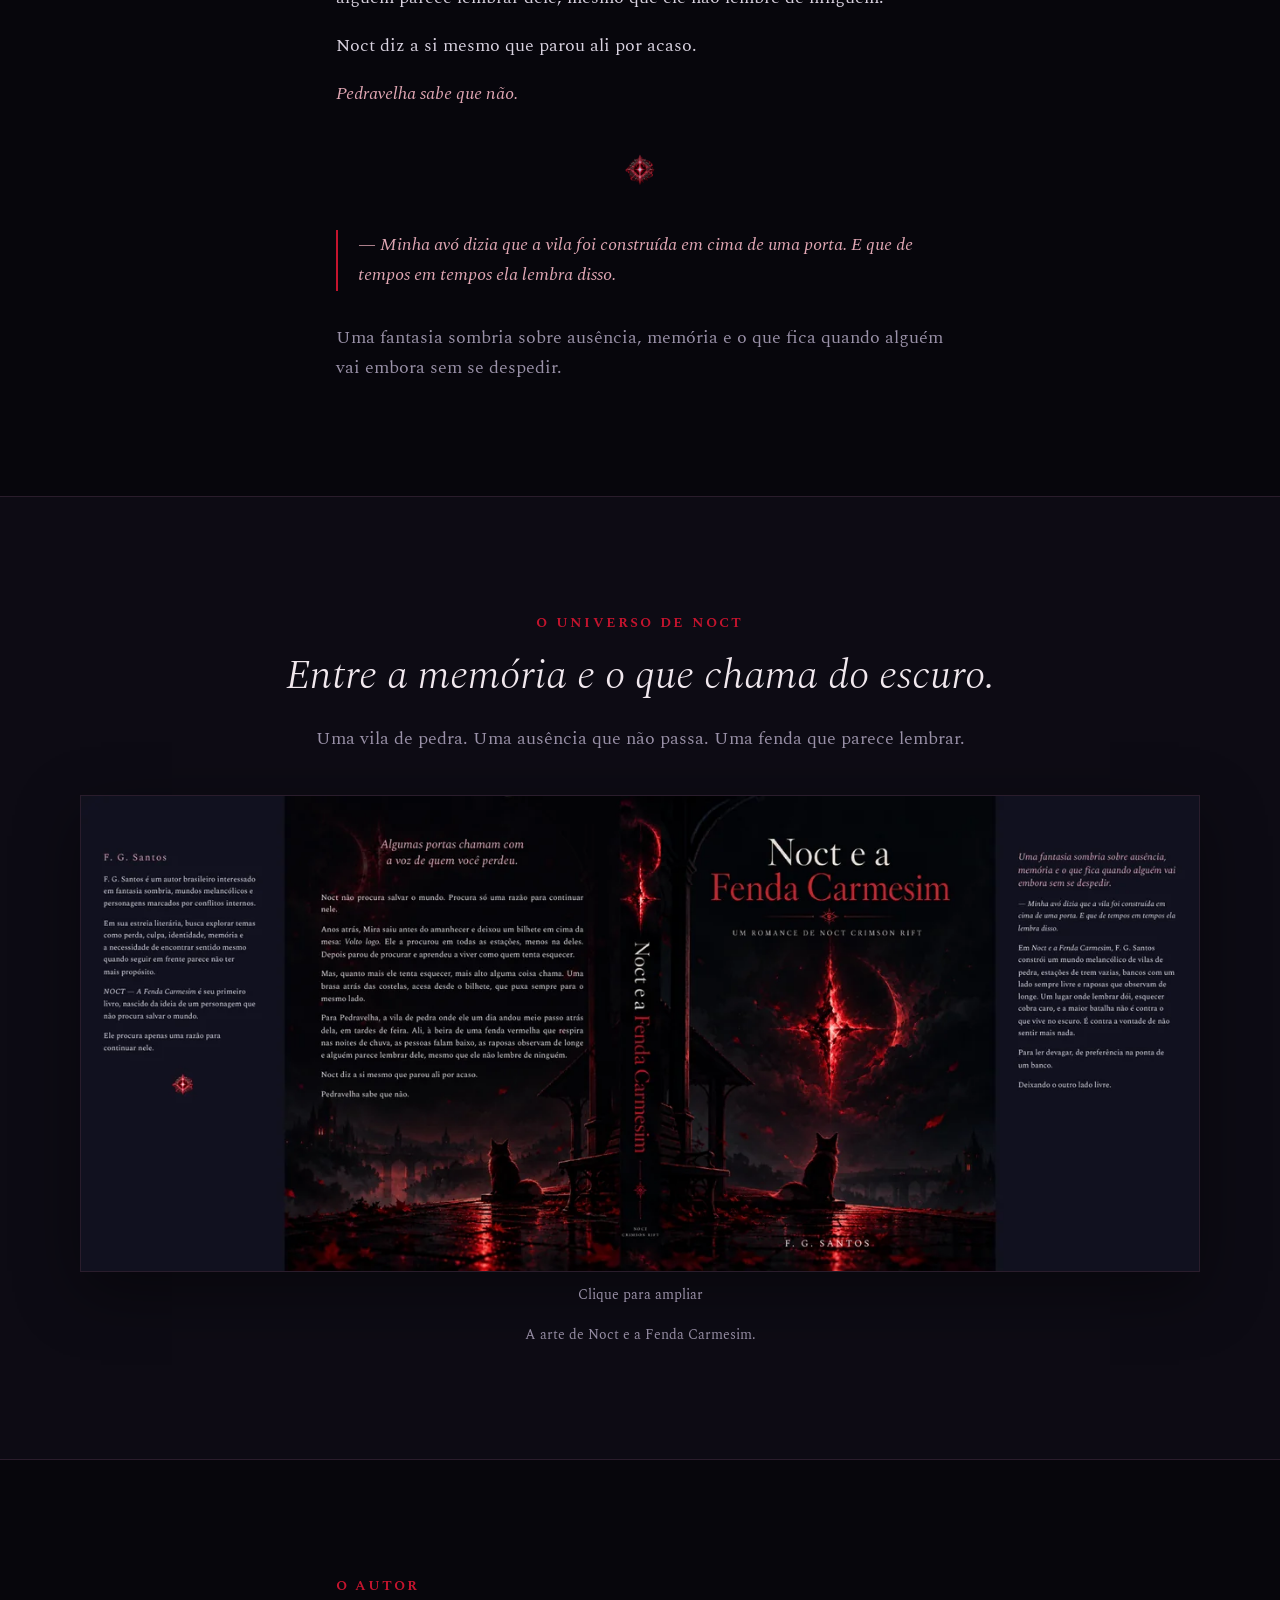
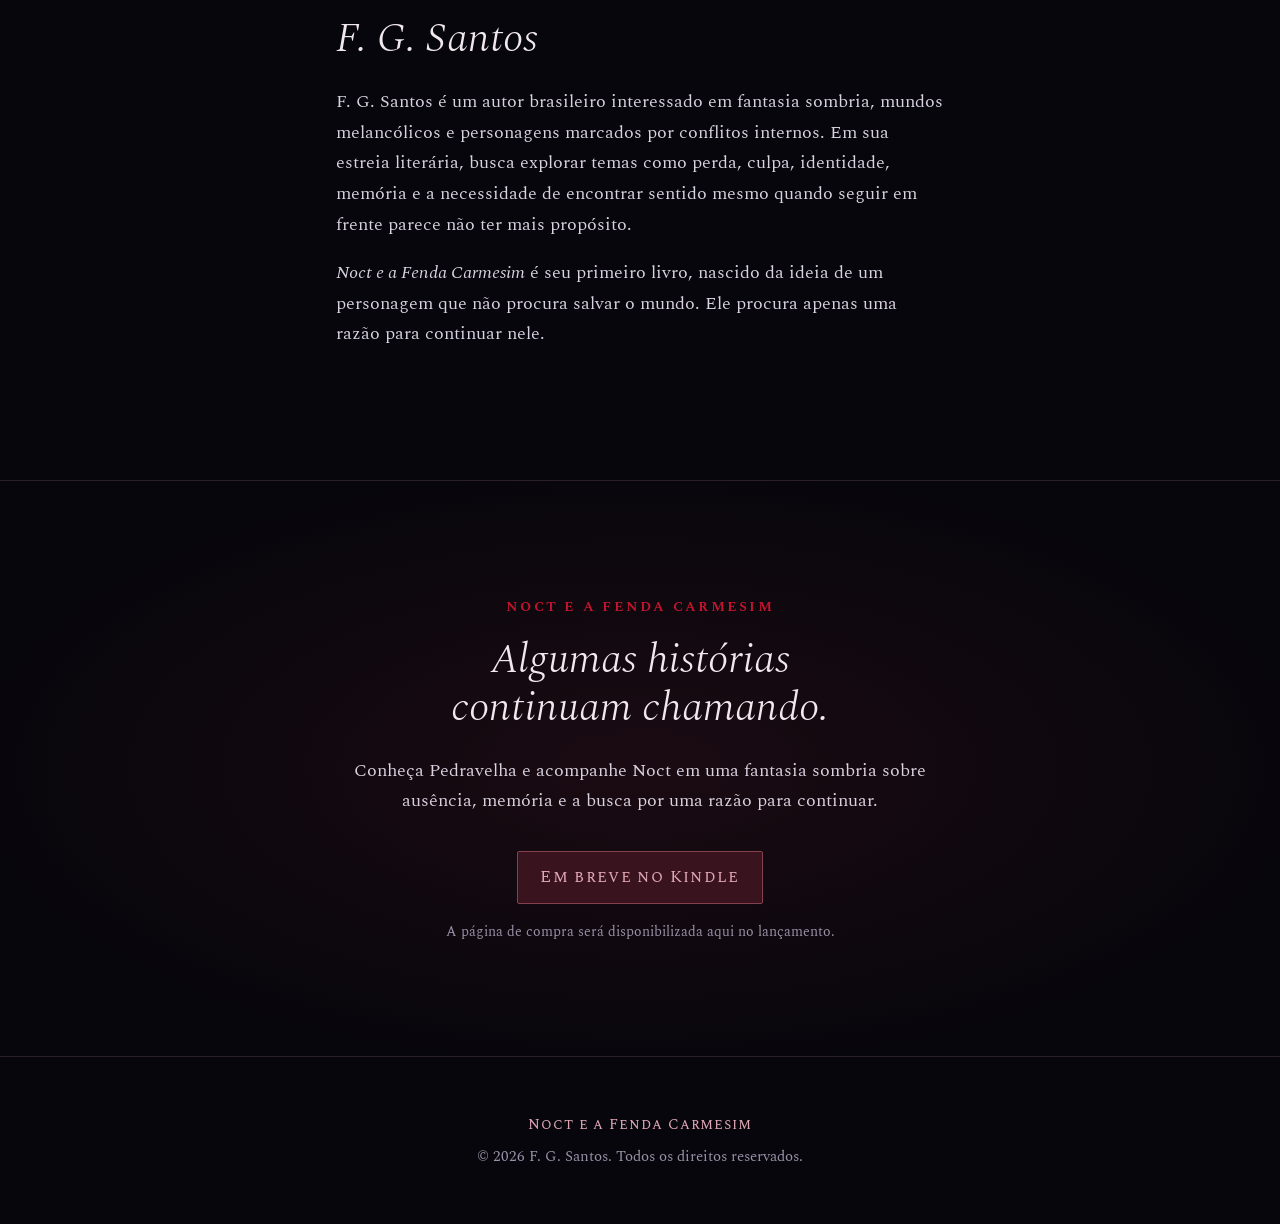
==== commit 144b83d4: "Atualiza URLs de SEO para noctefendacarmesim.com.br" ====
--- a/public/index.html
+++ b/public/index.html
@@ -5,7 +5,7 @@
 <meta name="viewport" content="width=device-width, initial-scale=1, viewport-fit=cover">
 <title>Noct e a Fenda Carmesim | Fantasia sombria de F. G. Santos</title>
 <meta name="description" content="Conheça Noct e a Fenda Carmesim, livro de fantasia sombria de F. G. Santos. Explore a sinopse, a capa e uma história de ausência, memória e recomeço.">
-<link rel="canonical" href="https://snikrat.github.io/noct-e-a-fenda-carmesim-site/">
+<link rel="canonical" href="https://noctefendacarmesim.com.br/">
 <meta name="author" content="F. G. Santos">
 <meta name="robots" content="index, follow, max-image-preview:large">
 <meta name="theme-color" content="#07060c">
@@ -14,8 +14,8 @@
 <meta property="og:site_name" content="Noct e a Fenda Carmesim">
 <meta property="og:title" content="Noct e a Fenda Carmesim — F. G. Santos">
 <meta property="og:description" content="Conheça Noct e a Fenda Carmesim, livro de fantasia sombria de F. G. Santos. Explore a sinopse, a capa e uma história de ausência, memória e recomeço.">
-<meta property="og:url" content="https://snikrat.github.io/noct-e-a-fenda-carmesim-site/">
-<meta property="og:image" content="https://snikrat.github.io/noct-e-a-fenda-carmesim-site/assets/img/capa/capa-social.jpg">
+<meta property="og:url" content="https://noctefendacarmesim.com.br/">
+<meta property="og:image" content="https://noctefendacarmesim.com.br/assets/img/capa/capa-social.jpg">
 <meta property="og:image:type" content="image/jpeg">
 <meta property="og:image:width" content="1130">
 <meta property="og:image:height" content="1600">
@@ -23,7 +23,7 @@
 <meta name="twitter:card" content="summary_large_image">
 <meta name="twitter:title" content="Noct e a Fenda Carmesim — F. G. Santos">
 <meta name="twitter:description" content="Conheça Noct e a Fenda Carmesim, livro de fantasia sombria de F. G. Santos. Explore a sinopse, a capa e uma história de ausência, memória e recomeço.">
-<meta name="twitter:image" content="https://snikrat.github.io/noct-e-a-fenda-carmesim-site/assets/img/capa/capa-social.jpg">
+<meta name="twitter:image" content="https://noctefendacarmesim.com.br/assets/img/capa/capa-social.jpg">
 <meta name="twitter:image:alt" content="Capa de Noct e a Fenda Carmesim, livro de F. G. Santos">
 <link rel="icon" href="assets/img/ui/emblem.png">
 <link rel="preconnect" href="https://fonts.googleapis.com">
@@ -36,40 +36,40 @@
   "@graph": [
     {
       "@type": "Person",
-      "@id": "https://snikrat.github.io/noct-e-a-fenda-carmesim-site/#autor",
+      "@id": "https://noctefendacarmesim.com.br/#autor",
       "name": "F. G. Santos",
-      "url": "https://snikrat.github.io/noct-e-a-fenda-carmesim-site/#autor",
+      "url": "https://noctefendacarmesim.com.br/#autor",
       "description": "Autor brasileiro de fantasia sombria e autor de Noct e a Fenda Carmesim."
     },
     {
       "@type": "Book",
-      "@id": "https://snikrat.github.io/noct-e-a-fenda-carmesim-site/#obra",
+      "@id": "https://noctefendacarmesim.com.br/#obra",
       "name": "Noct e a Fenda Carmesim",
-      "url": "https://snikrat.github.io/noct-e-a-fenda-carmesim-site/",
+      "url": "https://noctefendacarmesim.com.br/",
       "author": {
-        "@id": "https://snikrat.github.io/noct-e-a-fenda-carmesim-site/#autor"
+        "@id": "https://noctefendacarmesim.com.br/#autor"
       },
       "inLanguage": "pt-BR",
       "genre": "Fantasia sombria",
       "description": "Conheça Noct e a Fenda Carmesim, livro de fantasia sombria de F. G. Santos. Explore a sinopse, a capa e uma história de ausência, memória e recomeço.",
-      "image": "https://snikrat.github.io/noct-e-a-fenda-carmesim-site/assets/img/capa/capa-social.jpg"
+      "image": "https://noctefendacarmesim.com.br/assets/img/capa/capa-social.jpg"
     },
     {
       "@type": "WebPage",
-      "@id": "https://snikrat.github.io/noct-e-a-fenda-carmesim-site/#pagina",
-      "url": "https://snikrat.github.io/noct-e-a-fenda-carmesim-site/",
+      "@id": "https://noctefendacarmesim.com.br/#pagina",
+      "url": "https://noctefendacarmesim.com.br/",
       "name": "Noct e a Fenda Carmesim | Fantasia sombria de F. G. Santos",
       "description": "Conheça Noct e a Fenda Carmesim, livro de fantasia sombria de F. G. Santos. Explore a sinopse, a capa e uma história de ausência, memória e recomeço.",
       "inLanguage": "pt-BR",
       "mainEntity": {
-        "@id": "https://snikrat.github.io/noct-e-a-fenda-carmesim-site/#obra"
+        "@id": "https://noctefendacarmesim.com.br/#obra"
       },
       "about": {
-        "@id": "https://snikrat.github.io/noct-e-a-fenda-carmesim-site/#obra"
+        "@id": "https://noctefendacarmesim.com.br/#obra"
       },
       "primaryImageOfPage": {
         "@type": "ImageObject",
-        "url": "https://snikrat.github.io/noct-e-a-fenda-carmesim-site/assets/img/capa/capa-social.jpg",
+        "url": "https://noctefendacarmesim.com.br/assets/img/capa/capa-social.jpg",
         "width": 1130,
         "height": 1600
       }
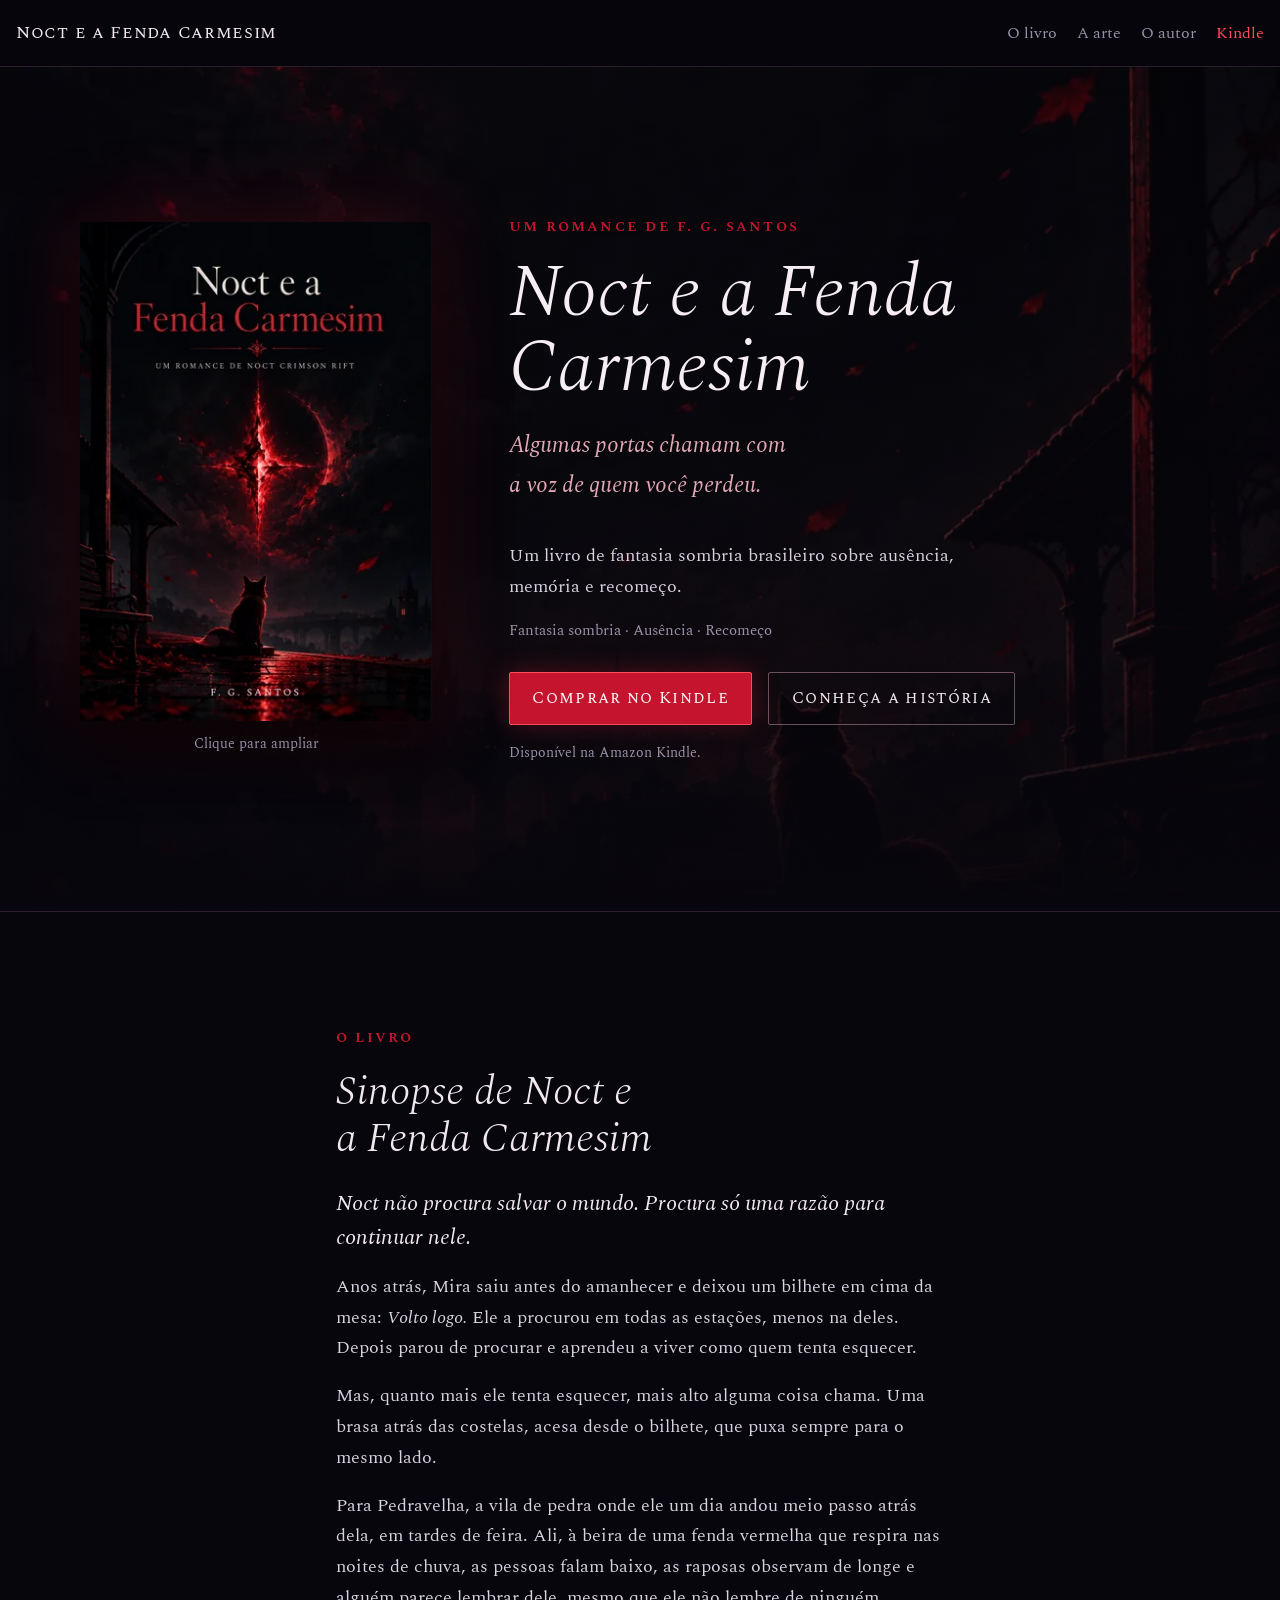
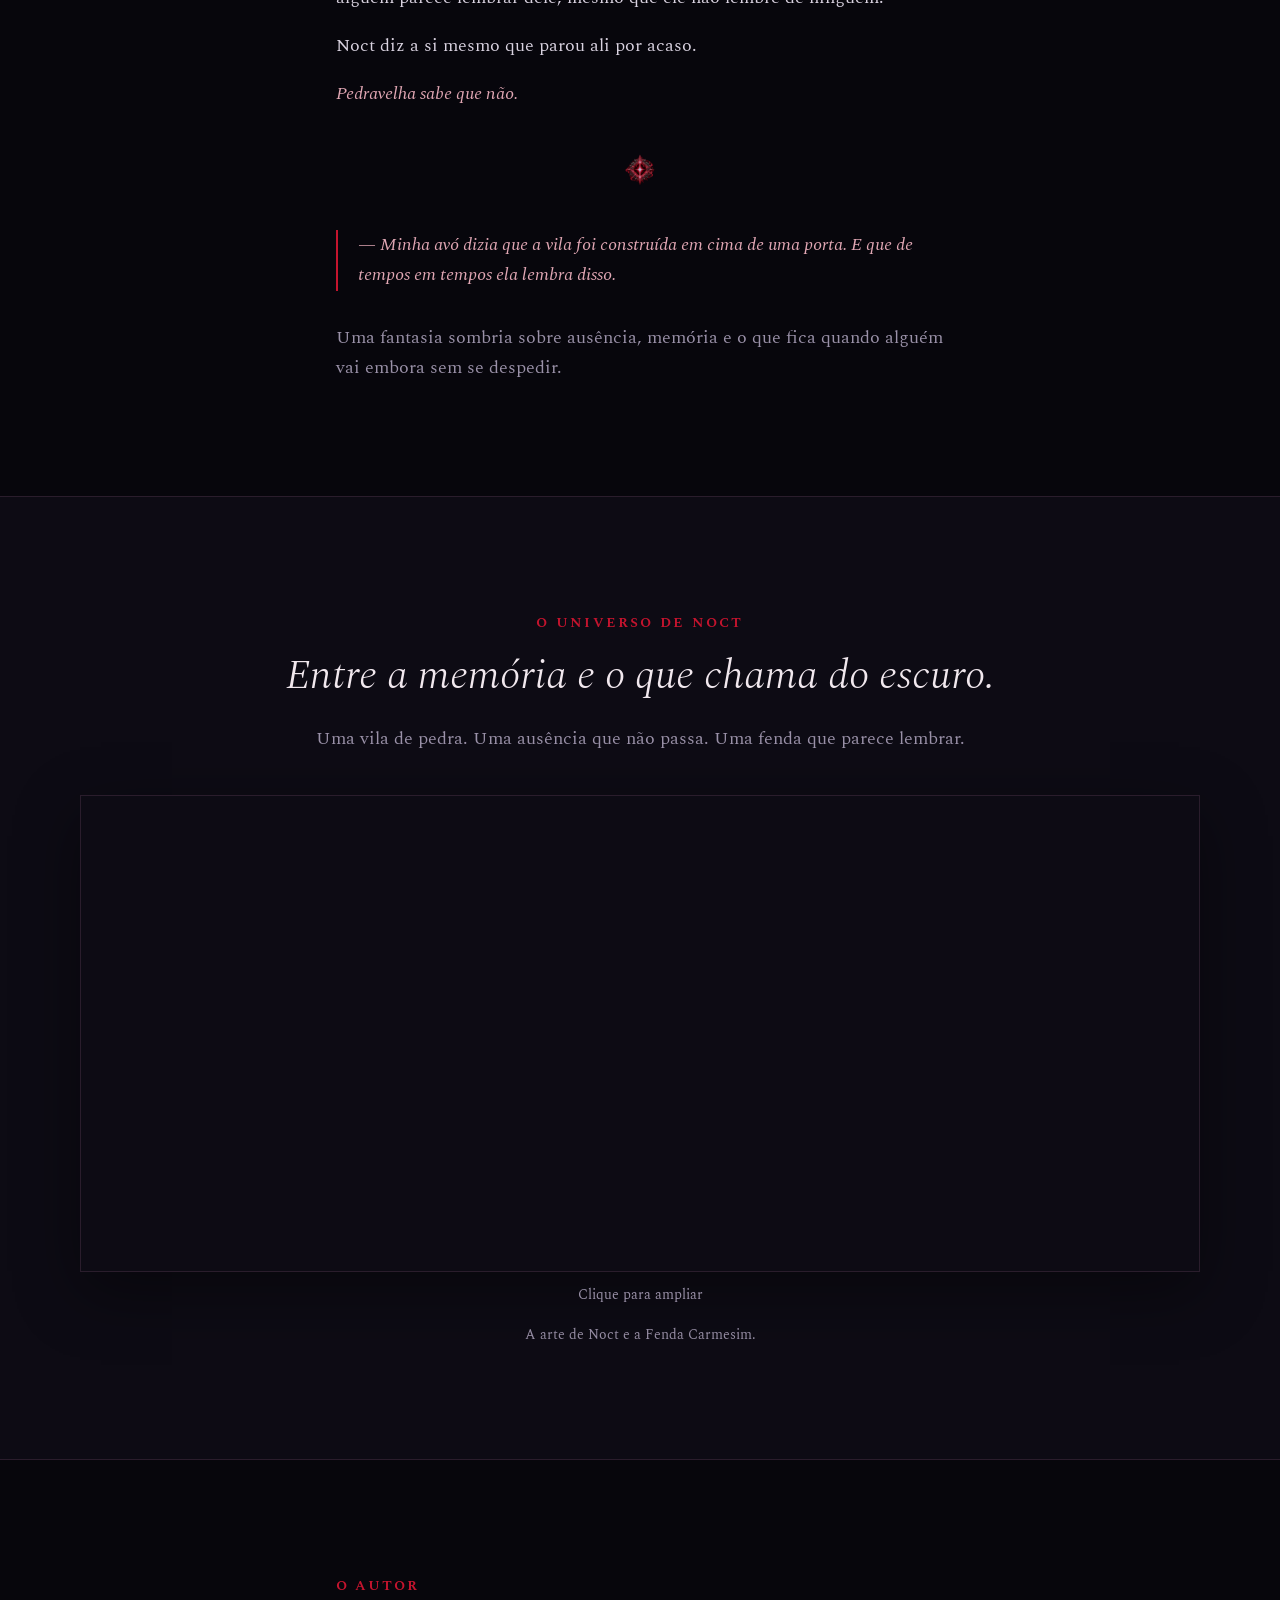
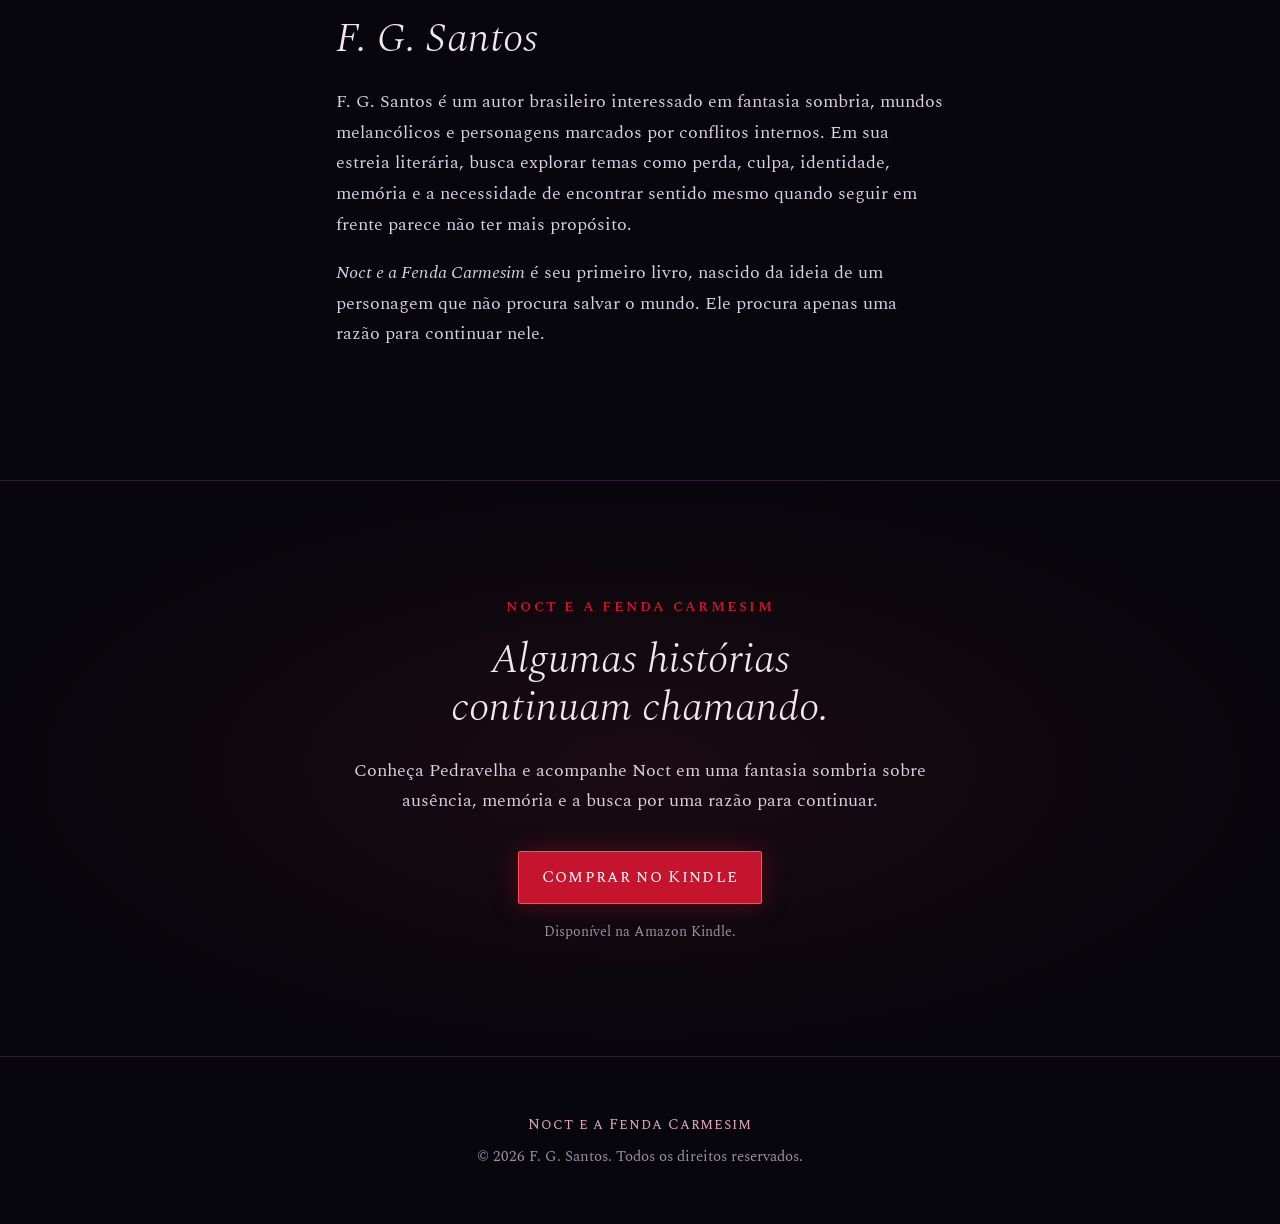
==== commit 6ea42063: "Site: link do livro na Amazon Kindle Co-Authored-By: Claude Opus 5.5 <noreply@anthropic.com> Claude-" ====
--- a/public/index.html
+++ b/public/index.html
@@ -29,7 +29,7 @@
 <link rel="preconnect" href="https://fonts.googleapis.com">
 <link rel="preconnect" href="https://fonts.gstatic.com" crossorigin="anonymous">
 <link rel="stylesheet" href="https://fonts.googleapis.com/css2?family=Spectral:ital,wght@0,300;0,400;0,600;1,300;1,400&family=Spectral+SC:wght@400;600&display=swap">
-<link rel="stylesheet" href="assets/css/site.css?v=20261012-6">
+<link rel="stylesheet" href="assets/css/site.css?v=20261114-1">
 <script type="application/ld+json">
 {
   "@context": "https://schema.org",
@@ -51,6 +51,13 @@
       },
       "inLanguage": "pt-BR",
       "genre": "Fantasia sombria",
+      "sameAs": "https://www.amazon.com.br/dp/B0HRMB7HX1",
+      "workExample": {
+        "@type": "Book",
+        "bookFormat": "https://schema.org/EBook",
+        "inLanguage": "pt-BR",
+        "url": "https://www.amazon.com.br/dp/B0HRMB7HX1"
+      },
       "description": "Conheça Noct e a Fenda Carmesim, livro de fantasia sombria de F. G. Santos. Explore a sinopse, a capa e uma história de ausência, memória e recomeço.",
       "image": "https://noctefendacarmesim.com.br/assets/img/capa/capa-social.jpg"
     },
@@ -108,10 +115,10 @@
       <p class="apresentacao">Um livro de fantasia sombria brasileiro sobre ausência, memória e recomeço.</p>
       <p class="genero">Fantasia sombria · Ausência · Recomeço</p>
       <div class="acoes">
-        <a class="botao kindle-link" role="link" aria-disabled="true">Em breve no Kindle</a>
+        <a class="botao kindle-link" href="https://www.amazon.com.br/dp/B0HRMB7HX1" target="_blank" rel="noopener">Comprar no Kindle</a>
         <a class="botao botao-vazado" href="#livro">Conheça a história</a>
       </div>
-      <p class="disponibilidade">A página de compra será disponibilizada aqui no lançamento.</p>
+      <p class="disponibilidade">Disponível na Amazon Kindle.</p>
     </div>
   </div>
 </section>
@@ -161,8 +168,8 @@
     <p class="rotulo">Noct e a Fenda Carmesim</p>
     <h2 id="kindle-titulo">Algumas histórias continuam chamando.</h2>
     <p>Conheça Pedravelha e acompanhe Noct em uma fantasia sombria sobre ausência, memória e a busca por uma razão para continuar.</p>
-    <a class="botao kindle-link" role="link" aria-disabled="true">Em breve no Kindle</a>
-    <p class="disponibilidade">A página de compra será disponibilizada aqui no lançamento.</p>
+    <a class="botao kindle-link" href="https://www.amazon.com.br/dp/B0HRMB7HX1" target="_blank" rel="noopener">Comprar no Kindle</a>
+    <p class="disponibilidade">Disponível na Amazon Kindle.</p>
   </div>
 </section>
 </main>
@@ -181,9 +188,9 @@
     <p id="imagem-legenda"></p>
   </div>
 </dialog>
-<script defer src="assets/js/config.js?v=20261012-6"></script>
-<script defer src="assets/js/navegacao.js?v=20261012-6"></script>
-<script defer src="assets/js/kindle.js?v=20261012-6"></script>
-<script defer src="assets/js/galeria.js?v=20261012-6"></script>
+<script defer src="assets/js/config.js?v=20261114-1"></script>
+<script defer src="assets/js/navegacao.js?v=20261114-1"></script>
+<script defer src="assets/js/kindle.js?v=20261114-1"></script>
+<script defer src="assets/js/galeria.js?v=20261114-1"></script>
 </body>
 </html>
